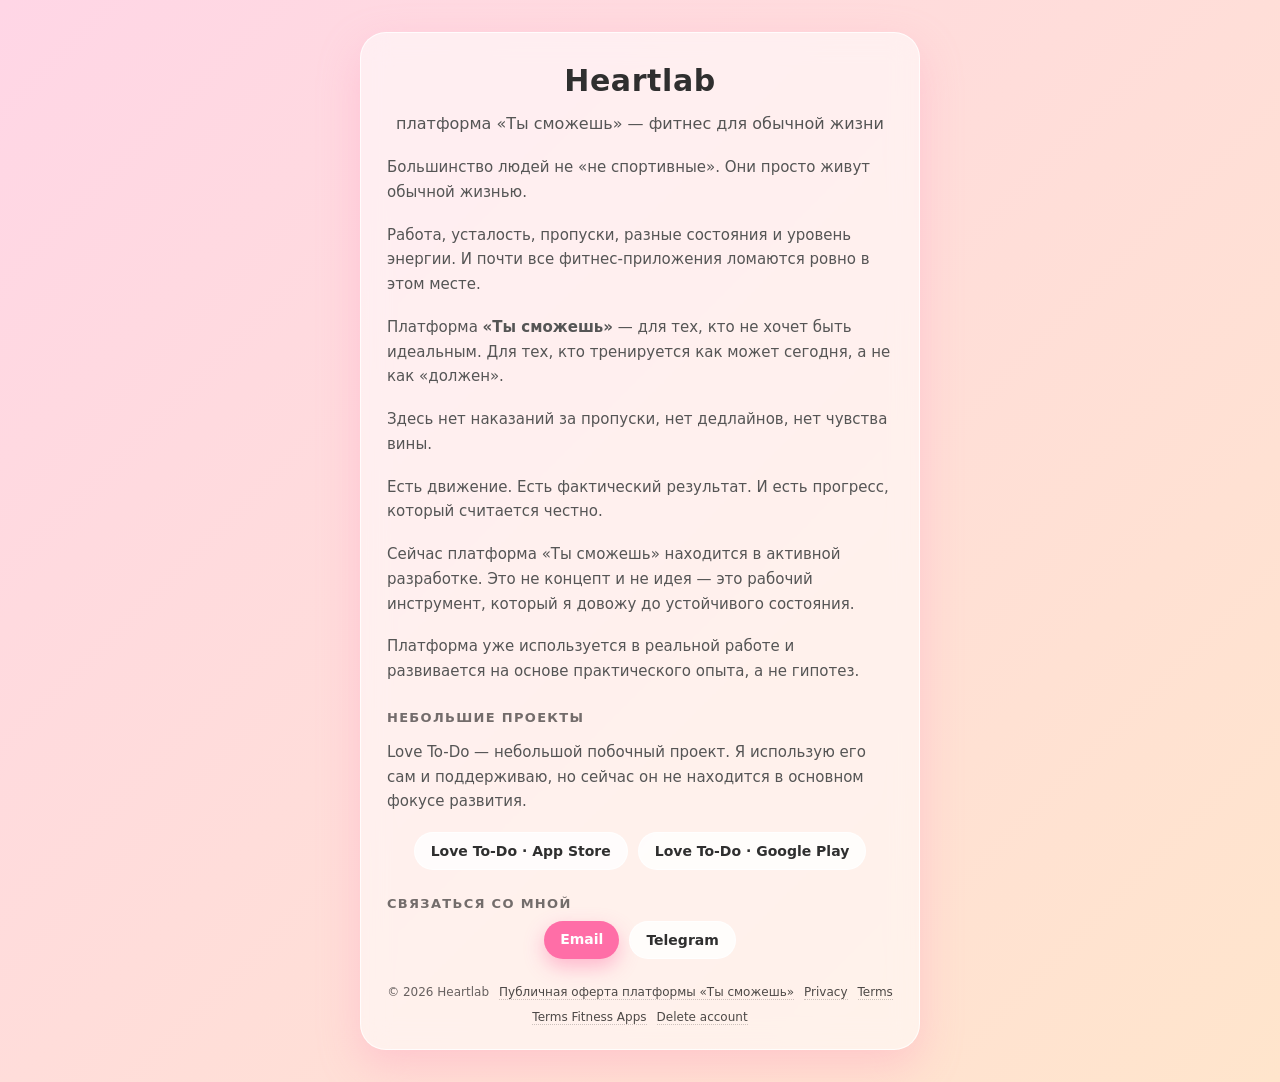
==== index.html @ 49c76feb "Update index.html" ====
<!DOCTYPE html>
<html lang="ru">
<head>
  <meta charset="UTF-8" />
  <title>Heartlab</title>
  <meta name="viewport" content="width=device-width, initial-scale=1" />
  <meta name="description" content="Heartlab — платформа «Ты сможешь»: фитнес для обычной жизни, без давления и чувства вины.">

  <style>
    :root {
      --bg1: #ffd6e6;
      --bg2: #ffe5cc;
      --bg3: #ffdede;
      --card-bg: rgba(255,255,255,0.55);
      --card-border: rgba(255,255,255,0.8);
      --accent: #ff6ea7;
      --accent-dark: #ff4f93;
      --text-main: #2f2f2f;
      --text-soft: #555;
    }
    * { box-sizing: border-box; }
    body {
      margin: 0;
      padding: 32px 16px;
      min-height: 100vh;
      font-family: system-ui, -apple-system, BlinkMacSystemFont, "Inter", sans-serif;
      background: linear-gradient(135deg, var(--bg1), var(--bg2), var(--bg3));
      background-size: 200% 200%;
      animation: gradientMove 14s ease-in-out infinite;
      display: flex;
      align-items: center;
      justify-content: center;
      color: var(--text-main);
    }
    @keyframes gradientMove {
      0% { background-position: 0% 50%; }
      50% { background-position: 100% 50%; }
      100% { background-position: 0% 50%; }
    }
    .shell {
      width: 100%;
      max-width: 560px;
      padding: 30px 26px 24px;
      border-radius: 26px;
      background: var(--card-bg);
      border: 1px solid var(--card-border);
      box-shadow: 0 16px 40px rgba(255,150,190,0.35);
      backdrop-filter: blur(14px);
    }
    h1 {
      margin: 0 0 6px;
      font-size: 30px;
      font-weight: 700;
      letter-spacing: 0.02em;
      text-align: center;
    }
    .subtitle {
      font-size: 16px;
      color: var(--text-soft);
      margin-bottom: 22px;
      text-align: center;
    }
    .text {
      font-size: 15px;
      line-height: 1.65;
      color: var(--text-soft);
      margin-bottom: 18px;
    }
    .section-title {
      margin-top: 26px;
      margin-bottom: 10px;
      font-size: 13px;
      font-weight: 600;
      text-transform: uppercase;
      letter-spacing: 0.1em;
      color: rgba(0,0,0,0.55);
    }
    .btn-row {
      display: flex;
      flex-wrap: wrap;
      gap: 10px;
      justify-content: center;
      margin-top: 10px;
    }
    .btn {
      padding: 10px 16px;
      border-radius: 999px;
      font-size: 14px;
      font-weight: 600;
      text-decoration: none;
      transition: 0.16s;
    }
    .btn-primary {
      background: var(--accent);
      color: #fff;
      box-shadow: 0 8px 20px rgba(255,110,167,0.45);
    }
    .btn-primary:hover {
      background: var(--accent-dark);
      transform: translateY(-1px);
    }
    .btn-ghost {
      background: rgba(255,255,255,0.8);
      color: var(--text-main);
      border: 1px solid rgba(255,255,255,0.9);
    }
    .footer {
      margin-top: 26px;
      font-size: 12px;
      color: rgba(0,0,0,0.6);
      display: flex;
      gap: 10px;
      justify-content: center;
      flex-wrap: wrap;
    }
    .footer a {
      color: rgba(0,0,0,0.7);
      text-decoration: none;
      border-bottom: 1px dotted rgba(0,0,0,0.2);
    }
  </style>
</head>

<body>
  <main class="shell">
    <h1>Heartlab</h1>
    <p class="subtitle">
      платформа «Ты сможешь» — фитнес для обычной жизни
    </p>

    <p class="text">
      Большинство людей не «не спортивные».  
      Они просто живут обычной жизнью.
    </p>

    <p class="text">
      Работа, усталость, пропуски, разные состояния и уровень энергии.  
      И почти все фитнес-приложения ломаются ровно в этом месте.
    </p>

    <p class="text">
      Платформа <strong>«Ты сможешь»</strong> — для тех, кто не хочет быть идеальным.  
      Для тех, кто тренируется как может сегодня, а не как «должен».
    </p>

    <p class="text">
      Здесь нет наказаний за пропуски,  
      нет дедлайнов,  
      нет чувства вины.
    </p>

    <p class="text">
      Есть движение.  
      Есть фактический результат.  
      И есть прогресс, который считается честно.
    </p>

    <p class="text">
      Сейчас платформа «Ты сможешь» находится в активной разработке.  
      Это не концепт и не идея — это рабочий инструмент, который я довожу до устойчивого состояния.
    </p>

    <p class="text">
      Платформа уже используется в реальной работе и развивается на основе практического опыта, а не гипотез.
    </p>

    <div class="section-title">Небольшие проекты</div>
    <p class="text">
      Love To-Do — небольшой побочный проект.  
      Я использую его сам и поддерживаю, но сейчас он не находится в основном фокусе развития.
    </p>

    <div class="btn-row">
      <a class="btn btn-ghost" href="https://apps.apple.com/us/app/love-to-do-heart-reminders/id6756277592" target="_blank">
        Love To-Do · App Store
      </a>
      <a class="btn btn-ghost" href="https://play.google.com/store/apps/details?id=com.lovetodo.app" target="_blank">
        Love To-Do · Google Play
      </a>
    </div>

    <div class="section-title">Связаться со мной</div>
    <div class="btn-row">
      <a class="btn btn-primary" href="mailto:hello@heartlab.app">Email</a>
      <a class="btn btn-ghost" href="https://t.me/Ter_Kirill" target="_blank">Telegram</a>
    </div>

    <div class="footer">
      <span>© 2026 Heartlab</span>
      <a href="/public-offer.html">Публичная оферта платформы «Ты сможешь»</a>
      <a href="/privacy.html">Privacy</a>
      <a href="/terms.html">Terms</a>
      <a href="/terms_fitness.html">Terms Fitness Apps</a>
      <a href="/delete-account.html">Delete account</a>
    </div>
  </main>
</body>
</html>
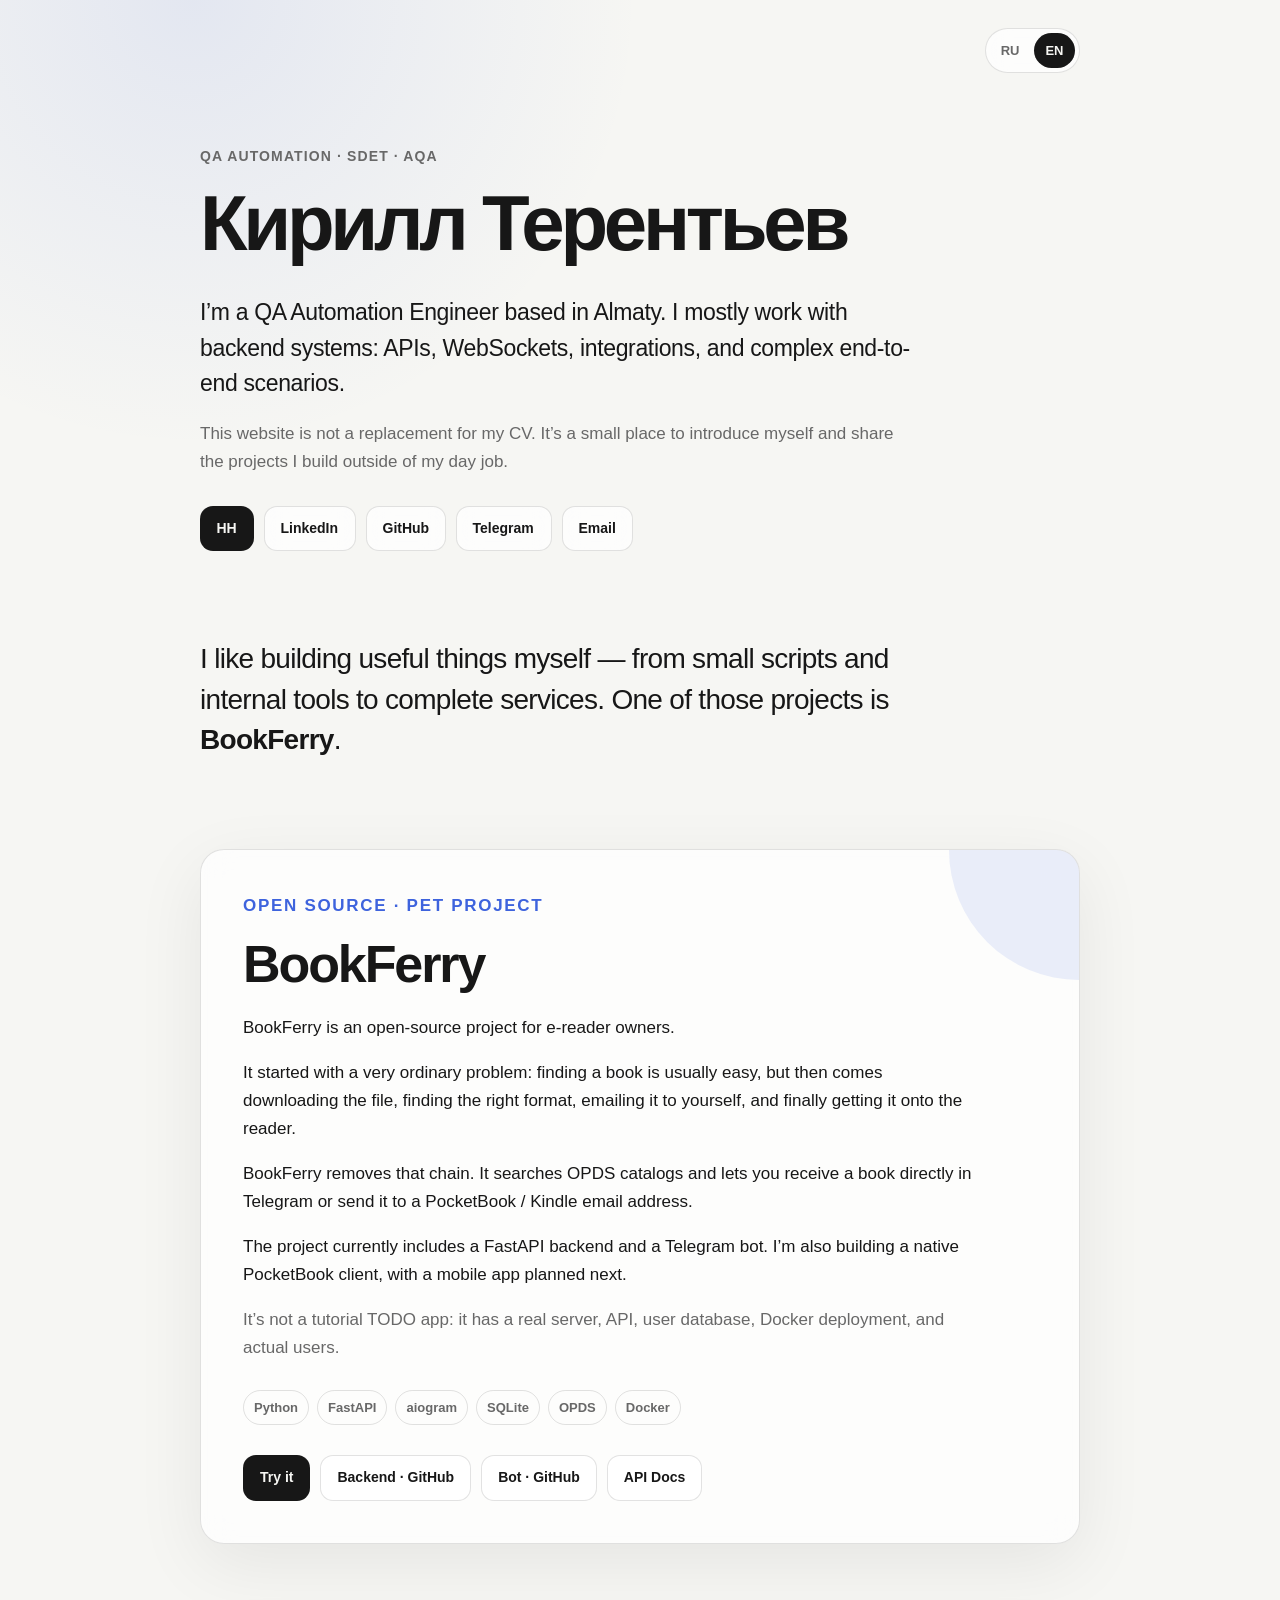
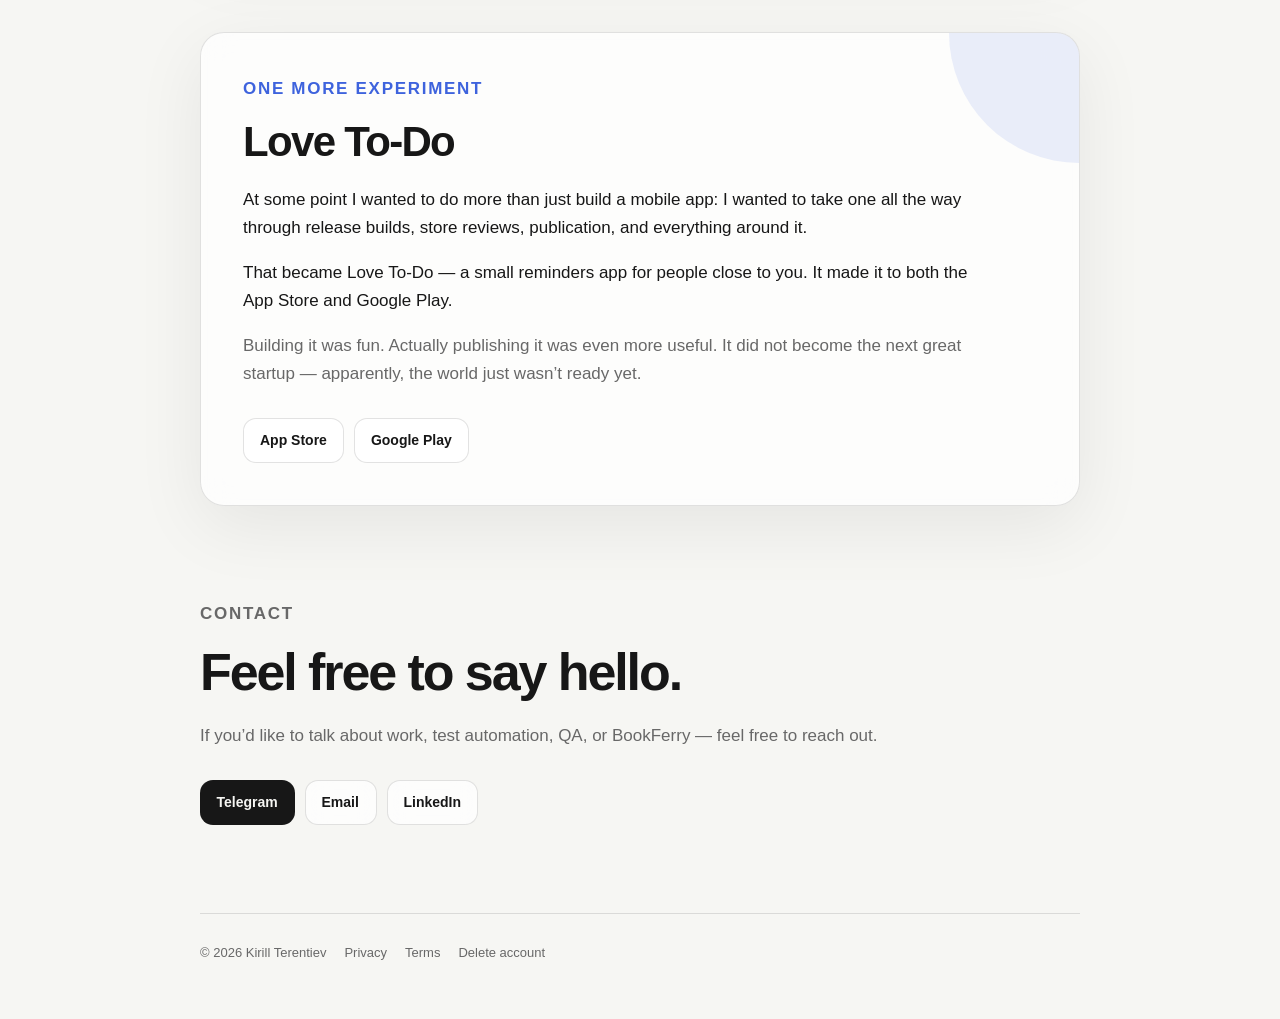
==== commit 3c67f650: "Update index.html" ====
--- a/index.html
+++ b/index.html
@@ -1,198 +1,705 @@
 <!DOCTYPE html>
 <html lang="ru">
 <head>
-  <meta charset="UTF-8" />
-  <title>Heartlab</title>
-  <meta name="viewport" content="width=device-width, initial-scale=1" />
-  <meta name="description" content="Heartlab — платформа «Ты сможешь»: фитнес для обычной жизни, без давления и чувства вины.">
+  <meta charset="UTF-8">
+  <meta name="viewport" content="width=device-width, initial-scale=1.0">
+
+  <title>Kirill Terentiev — QA Automation Engineer</title>
+  <meta
+    name="description"
+    content="Kirill Terentiev — QA Automation Engineer from Almaty. Backend testing, API, WebSocket, integrations, E2E and personal projects."
+  >
 
   <style>
     :root {
-      --bg1: #ffd6e6;
-      --bg2: #ffe5cc;
-      --bg3: #ffdede;
-      --card-bg: rgba(255,255,255,0.55);
-      --card-border: rgba(255,255,255,0.8);
-      --accent: #ff6ea7;
-      --accent-dark: #ff4f93;
-      --text-main: #2f2f2f;
-      --text-soft: #555;
-    }
-    * { box-sizing: border-box; }
+      color-scheme: light dark;
+      --bg: #f6f6f3;
+      --surface: rgba(255, 255, 255, 0.72);
+      --surface-strong: #ffffff;
+      --text: #171717;
+      --muted: #686868;
+      --line: rgba(23, 23, 23, 0.12);
+      --accent: #3e63dd;
+      --accent-text: #ffffff;
+      --shadow: 0 20px 70px rgba(0, 0, 0, 0.07);
+      --radius: 24px;
+      --max-width: 880px;
+    }
+
+    @media (prefers-color-scheme: dark) {
+      :root {
+        --bg: #111210;
+        --surface: rgba(27, 28, 26, 0.74);
+        --surface-strong: #1b1c1a;
+        --text: #f2f2ef;
+        --muted: #a4a59f;
+        --line: rgba(255, 255, 255, 0.12);
+        --accent: #8da4ff;
+        --accent-text: #111210;
+        --shadow: 0 20px 70px rgba(0, 0, 0, 0.24);
+      }
+    }
+
+    * {
+      box-sizing: border-box;
+    }
+
+    html {
+      scroll-behavior: smooth;
+    }
+
     body {
       margin: 0;
-      padding: 32px 16px;
-      min-height: 100vh;
-      font-family: system-ui, -apple-system, BlinkMacSystemFont, "Inter", sans-serif;
-      background: linear-gradient(135deg, var(--bg1), var(--bg2), var(--bg3));
-      background-size: 200% 200%;
-      animation: gradientMove 14s ease-in-out infinite;
+      background:
+        radial-gradient(circle at 15% 0%, rgba(62, 99, 221, 0.10), transparent 28rem),
+        var(--bg);
+      color: var(--text);
+      font-family:
+        Inter, ui-sans-serif, -apple-system, BlinkMacSystemFont,
+        "Segoe UI", Roboto, Helvetica, Arial, sans-serif;
+      line-height: 1.65;
+      -webkit-font-smoothing: antialiased;
+    }
+
+    a {
+      color: inherit;
+    }
+
+    .page {
+      width: min(calc(100% - 32px), var(--max-width));
+      margin: 0 auto;
+      padding: 28px 0 56px;
+    }
+
+    .topbar {
       display: flex;
+      justify-content: flex-end;
       align-items: center;
-      justify-content: center;
-      color: var(--text-main);
-    }
-    @keyframes gradientMove {
-      0% { background-position: 0% 50%; }
-      50% { background-position: 100% 50%; }
-      100% { background-position: 0% 50%; }
-    }
-    .shell {
-      width: 100%;
-      max-width: 560px;
-      padding: 30px 26px 24px;
-      border-radius: 26px;
-      background: var(--card-bg);
-      border: 1px solid var(--card-border);
-      box-shadow: 0 16px 40px rgba(255,150,190,0.35);
-      backdrop-filter: blur(14px);
-    }
+      margin-bottom: 72px;
+    }
+
+    .lang-switcher {
+      display: inline-flex;
+      gap: 4px;
+      padding: 4px;
+      border: 1px solid var(--line);
+      border-radius: 999px;
+      background: var(--surface);
+      backdrop-filter: blur(12px);
+    }
+
+    .lang-btn {
+      appearance: none;
+      border: 0;
+      border-radius: 999px;
+      padding: 7px 11px;
+      background: transparent;
+      color: var(--muted);
+      font: inherit;
+      font-size: 13px;
+      font-weight: 700;
+      cursor: pointer;
+    }
+
+    .lang-btn.active {
+      background: var(--text);
+      color: var(--bg);
+    }
+
+    .hero {
+      margin-bottom: 88px;
+    }
+
+    .eyebrow {
+      margin: 0 0 16px;
+      color: var(--muted);
+      font-size: 14px;
+      font-weight: 700;
+      letter-spacing: 0.08em;
+      text-transform: uppercase;
+    }
+
     h1 {
-      margin: 0 0 6px;
-      font-size: 30px;
-      font-weight: 700;
-      letter-spacing: 0.02em;
-      text-align: center;
-    }
-    .subtitle {
-      font-size: 16px;
-      color: var(--text-soft);
-      margin-bottom: 22px;
-      text-align: center;
-    }
-    .text {
-      font-size: 15px;
-      line-height: 1.65;
-      color: var(--text-soft);
-      margin-bottom: 18px;
-    }
-    .section-title {
-      margin-top: 26px;
-      margin-bottom: 10px;
-      font-size: 13px;
-      font-weight: 600;
-      text-transform: uppercase;
-      letter-spacing: 0.1em;
-      color: rgba(0,0,0,0.55);
-    }
+      max-width: 760px;
+      margin: 0;
+      font-size: clamp(44px, 8vw, 78px);
+      line-height: 0.98;
+      letter-spacing: -0.055em;
+      font-weight: 780;
+    }
+
+    .lead {
+      max-width: 720px;
+      margin: 34px 0 0;
+      font-size: clamp(19px, 3vw, 23px);
+      line-height: 1.55;
+      letter-spacing: -0.015em;
+    }
+
+    .intro {
+      max-width: 700px;
+      margin: 18px 0 0;
+      color: var(--muted);
+      font-size: 17px;
+    }
+
     .btn-row {
       display: flex;
       flex-wrap: wrap;
       gap: 10px;
+      margin-top: 30px;
+    }
+
+    .btn {
+      display: inline-flex;
+      align-items: center;
       justify-content: center;
-      margin-top: 10px;
-    }
-    .btn {
+      min-height: 44px;
       padding: 10px 16px;
+      border: 1px solid var(--line);
+      border-radius: 13px;
+      background: var(--surface);
+      color: var(--text);
+      text-decoration: none;
+      font-size: 14px;
+      font-weight: 700;
+      transition:
+        transform 160ms ease,
+        border-color 160ms ease,
+        background-color 160ms ease;
+      backdrop-filter: blur(12px);
+    }
+
+    .btn:hover {
+      transform: translateY(-2px);
+      border-color: rgba(62, 99, 221, 0.45);
+    }
+
+    .btn-primary {
+      border-color: transparent;
+      background: var(--text);
+      color: var(--bg);
+    }
+
+    .section {
+      padding: 0 0 88px;
+    }
+
+    .section-kicker {
+      margin: 0 0 18px;
+      color: var(--accent);
+      font-size: 13px;
+      font-weight: 800;
+      letter-spacing: 0.10em;
+      text-transform: uppercase;
+    }
+
+    .section h2 {
+      margin: 0 0 22px;
+      font-size: clamp(34px, 5vw, 52px);
+      line-height: 1.05;
+      letter-spacing: -0.04em;
+    }
+
+    .section p {
+      max-width: 730px;
+      margin: 0 0 17px;
+      font-size: 17px;
+    }
+
+    .bridge {
+      max-width: 710px;
+      margin-bottom: 88px;
+      font-size: clamp(21px, 3.5vw, 28px);
+      line-height: 1.45;
+      letter-spacing: -0.025em;
+    }
+
+    .project-card {
+      position: relative;
+      overflow: hidden;
+      padding: clamp(24px, 5vw, 42px);
+      border: 1px solid var(--line);
+      border-radius: var(--radius);
+      background: var(--surface);
+      box-shadow: var(--shadow);
+      backdrop-filter: blur(16px);
+    }
+
+    .project-card::after {
+      content: "";
+      position: absolute;
+      width: 260px;
+      height: 260px;
+      right: -130px;
+      top: -130px;
+      border-radius: 50%;
+      background: rgba(62, 99, 221, 0.10);
+      pointer-events: none;
+    }
+
+    .project-card + .project-card {
+      margin-top: 24px;
+    }
+
+    .project-card.compact h2 {
+      font-size: clamp(30px, 4vw, 42px);
+    }
+
+    .stack {
+      display: flex;
+      flex-wrap: wrap;
+      gap: 8px;
+      margin: 28px 0 0;
+    }
+
+    .tag {
+      padding: 6px 10px;
+      border: 1px solid var(--line);
       border-radius: 999px;
-      font-size: 14px;
-      font-weight: 600;
+      color: var(--muted);
+      font-size: 13px;
+      font-weight: 650;
+    }
+
+    .aside-note {
+      color: var(--muted);
+    }
+
+    .contact {
+      padding-top: 6px;
+    }
+
+    .contact p {
+      color: var(--muted);
+    }
+
+    .footer {
+      display: flex;
+      flex-wrap: wrap;
+      gap: 12px 18px;
+      padding-top: 28px;
+      border-top: 1px solid var(--line);
+      color: var(--muted);
+      font-size: 13px;
+    }
+
+    .footer a {
       text-decoration: none;
-      transition: 0.16s;
-    }
-    .btn-primary {
-      background: var(--accent);
-      color: #fff;
-      box-shadow: 0 8px 20px rgba(255,110,167,0.45);
-    }
-    .btn-primary:hover {
-      background: var(--accent-dark);
-      transform: translateY(-1px);
-    }
-    .btn-ghost {
-      background: rgba(255,255,255,0.8);
-      color: var(--text-main);
-      border: 1px solid rgba(255,255,255,0.9);
-    }
-    .footer {
-      margin-top: 26px;
-      font-size: 12px;
-      color: rgba(0,0,0,0.6);
-      display: flex;
-      gap: 10px;
-      justify-content: center;
-      flex-wrap: wrap;
-    }
-    .footer a {
-      color: rgba(0,0,0,0.7);
-      text-decoration: none;
-      border-bottom: 1px dotted rgba(0,0,0,0.2);
+    }
+
+    .footer a:hover {
+      color: var(--text);
+    }
+
+    [data-lang] {
+      display: none;
+    }
+
+    html[data-language="ru"] [data-lang="ru"],
+    html[data-language="en"] [data-lang="en"] {
+      display: revert;
+    }
+
+    @media (max-width: 640px) {
+      .page {
+        width: min(calc(100% - 24px), var(--max-width));
+        padding-top: 16px;
+      }
+
+      .topbar {
+        margin-bottom: 48px;
+      }
+
+      .hero {
+        margin-bottom: 68px;
+      }
+
+      .section {
+        padding-bottom: 68px;
+      }
+
+      .bridge {
+        margin-bottom: 68px;
+      }
+
+      .btn {
+        flex: 1 1 auto;
+      }
+    }
+
+    @media (prefers-reduced-motion: reduce) {
+      html {
+        scroll-behavior: auto;
+      }
+
+      .btn {
+        transition: none;
+      }
     }
   </style>
 </head>
 
 <body>
-  <main class="shell">
-    <h1>Heartlab</h1>
-    <p class="subtitle">
-      платформа «Ты сможешь» — фитнес для обычной жизни
-    </p>
-
-    <p class="text">
-      Большинство людей не «не спортивные».  
-      Они просто живут обычной жизнью.
-    </p>
-
-    <p class="text">
-      Работа, усталость, пропуски, разные состояния и уровень энергии.  
-      И почти все фитнес-приложения ломаются ровно в этом месте.
-    </p>
-
-    <p class="text">
-      Платформа <strong>«Ты сможешь»</strong> — для тех, кто не хочет быть идеальным.  
-      Для тех, кто тренируется как может сегодня, а не как «должен».
-    </p>
-
-    <p class="text">
-      Здесь нет наказаний за пропуски,  
-      нет дедлайнов,  
-      нет чувства вины.
-    </p>
-
-    <p class="text">
-      Есть движение.  
-      Есть фактический результат.  
-      И есть прогресс, который считается честно.
-    </p>
-
-    <p class="text">
-      Сейчас платформа «Ты сможешь» находится в активной разработке.  
-      Это не концепт и не идея — это рабочий инструмент, который я довожу до устойчивого состояния.
-    </p>
-
-    <p class="text">
-      Платформа уже используется в реальной работе и развивается на основе практического опыта, а не гипотез.
-    </p>
-
-    <div class="section-title">Небольшие проекты</div>
-    <p class="text">
-      Love To-Do — небольшой побочный проект.  
-      Я использую его сам и поддерживаю, но сейчас он не находится в основном фокусе развития.
-    </p>
-
-    <div class="btn-row">
-      <a class="btn btn-ghost" href="https://apps.apple.com/us/app/love-to-do-heart-reminders/id6756277592" target="_blank">
-        Love To-Do · App Store
-      </a>
-      <a class="btn btn-ghost" href="https://play.google.com/store/apps/details?id=com.lovetodo.app" target="_blank">
-        Love To-Do · Google Play
-      </a>
+  <main class="page">
+    <div class="topbar">
+      <div class="lang-switcher" aria-label="Language switcher">
+        <button class="lang-btn" type="button" data-set-language="ru">RU</button>
+        <button class="lang-btn" type="button" data-set-language="en">EN</button>
+      </div>
     </div>
 
-    <div class="section-title">Связаться со мной</div>
-    <div class="btn-row">
-      <a class="btn btn-primary" href="mailto:hello@heartlab.app">Email</a>
-      <a class="btn btn-ghost" href="https://t.me/Ter_Kirill" target="_blank">Telegram</a>
+    <section class="hero">
+      <p class="eyebrow">QA Automation · SDET · AQA</p>
+      <h1>Кирилл Терентьев</h1>
+
+      <div data-lang="ru">
+        <p class="lead">
+          Я инженер по автоматизации тестирования из Алматы.
+          Работаю в основном с backend: API, WebSocket, интеграциями
+          и сложными E2E-сценариями.
+        </p>
+
+        <p class="intro">
+          Этот сайт — не замена резюме. Здесь немного обо мне
+          и о проектах, которые я делаю вне основной работы.
+        </p>
+      </div>
+
+      <div data-lang="en">
+        <p class="lead">
+          I’m a QA Automation Engineer based in Almaty.
+          I mostly work with backend systems: APIs, WebSockets,
+          integrations, and complex end-to-end scenarios.
+        </p>
+
+        <p class="intro">
+          This website is not a replacement for my CV.
+          It’s a small place to introduce myself and share the projects
+          I build outside of my day job.
+        </p>
+      </div>
+
+      <div class="btn-row">
+        <a
+          class="btn btn-primary"
+          href="https://hh.kz/resume/f5279e82ff0d43febf0039ed1f504939713134"
+          target="_blank"
+          rel="noreferrer"
+        >HH</a>
+
+        <a
+          class="btn"
+          href="https://www.linkedin.com/in/kirill-terentev/"
+          target="_blank"
+          rel="noreferrer"
+        >LinkedIn</a>
+
+        <a
+          class="btn"
+          href="https://github.com/TerentievKirill"
+          target="_blank"
+          rel="noreferrer"
+        >GitHub</a>
+
+        <a
+          class="btn"
+          href="https://t.me/Ter_Kirill"
+          target="_blank"
+          rel="noreferrer"
+        >Telegram</a>
+
+        <a
+          class="btn"
+          href="mailto:kirillterentiev@gmail.com"
+        >Email</a>
+      </div>
+    </section>
+
+    <div class="bridge">
+      <span data-lang="ru">
+        Я люблю делать полезные вещи своими руками — от небольших скриптов
+        и внутренних инструментов до полноценных сервисов.
+        Один из таких проектов — <strong>BookFerry</strong>.
+      </span>
+
+      <span data-lang="en">
+        I like building useful things myself — from small scripts and internal
+        tools to complete services. One of those projects is
+        <strong>BookFerry</strong>.
+      </span>
     </div>
 
-    <div class="footer">
-      <span>© 2026 Heartlab</span>
-      <a href="/public-offer.html">Публичная оферта платформы «Ты сможешь»</a>
+    <section class="section">
+      <article class="project-card">
+        <p class="section-kicker">Open source · Pet project</p>
+        <h2>BookFerry</h2>
+
+        <div data-lang="ru">
+          <p>
+            BookFerry — open-source проект для владельцев электронных книг.
+          </p>
+
+          <p>
+            Идея появилась из простой бытовой проблемы: найти книгу обычно
+            легко, а дальше начинаются скачивание файла, поиск нужного формата,
+            отправка самому себе на почту и перенос на ридер.
+          </p>
+
+          <p>
+            BookFerry убирает эту цепочку. Сервис ищет книги в OPDS-каталогах
+            и позволяет получить найденную книгу прямо в Telegram или отправить
+            её на PocketBook / Kindle через email.
+          </p>
+
+          <p>
+            Сейчас проект состоит из backend-сервиса на FastAPI и Telegram-бота.
+            Также я делаю отдельный клиент для PocketBook, а дальше хочу добавить
+            мобильное приложение.
+          </p>
+
+          <p class="aside-note">
+            Это не демонстрационный TODO из учебника: у проекта есть сервер,
+            API, база пользователей, Docker-развёртывание и реальные пользователи.
+          </p>
+        </div>
+
+        <div data-lang="en">
+          <p>
+            BookFerry is an open-source project for e-reader owners.
+          </p>
+
+          <p>
+            It started with a very ordinary problem: finding a book is usually
+            easy, but then comes downloading the file, finding the right format,
+            emailing it to yourself, and finally getting it onto the reader.
+          </p>
+
+          <p>
+            BookFerry removes that chain. It searches OPDS catalogs and lets you
+            receive a book directly in Telegram or send it to a PocketBook /
+            Kindle email address.
+          </p>
+
+          <p>
+            The project currently includes a FastAPI backend and a Telegram bot.
+            I’m also building a native PocketBook client, with a mobile app
+            planned next.
+          </p>
+
+          <p class="aside-note">
+            It’s not a tutorial TODO app: it has a real server, API, user
+            database, Docker deployment, and actual users.
+          </p>
+        </div>
+
+        <div class="stack" aria-label="BookFerry technology stack">
+          <span class="tag">Python</span>
+          <span class="tag">FastAPI</span>
+          <span class="tag">aiogram</span>
+          <span class="tag">SQLite</span>
+          <span class="tag">OPDS</span>
+          <span class="tag">Docker</span>
+        </div>
+
+        <div class="btn-row">
+          <a
+            class="btn btn-primary"
+            href="https://t.me/BookFerry_bot"
+            target="_blank"
+            rel="noreferrer"
+          >
+            <span data-lang="ru">Попробовать</span>
+            <span data-lang="en">Try it</span>
+          </a>
+
+          <a
+            class="btn"
+            href="https://github.com/TerentievKirill/BookFerry"
+            target="_blank"
+            rel="noreferrer"
+          >Backend · GitHub</a>
+
+          <a
+            class="btn"
+            href="https://github.com/TerentievKirill/BookFerryBot"
+            target="_blank"
+            rel="noreferrer"
+          >Bot · GitHub</a>
+
+          <a
+            class="btn"
+            href="https://api.heartlab.app/docs#/"
+            target="_blank"
+            rel="noreferrer"
+          >API Docs</a>
+        </div>
+      </article>
+    </section>
+
+    <section class="section">
+      <article class="project-card compact">
+        <p class="section-kicker">
+          <span data-lang="ru">Ещё один эксперимент</span>
+          <span data-lang="en">One more experiment</span>
+        </p>
+
+        <h2>Love To-Do</h2>
+
+        <div data-lang="ru">
+          <p>
+            Однажды мне стало интересно не только написать мобильное приложение,
+            но и пройти весь путь до настоящей публикации: сборки, магазины,
+            ревью и всё остальное.
+          </p>
+
+          <p>
+            Так появился Love To-Do — небольшое приложение с напоминаниями
+            для близких. Оно добралось и до App Store, и до Google Play.
+          </p>
+
+          <p class="aside-note">
+            Было интересно и сделать, и действительно опубликовать.
+            Следующим великим стартапом оно не стало — мир, видимо,
+            оказался ещё не готов.
+          </p>
+        </div>
+
+        <div data-lang="en">
+          <p>
+            At some point I wanted to do more than just build a mobile app:
+            I wanted to take one all the way through release builds, store
+            reviews, publication, and everything around it.
+          </p>
+
+          <p>
+            That became Love To-Do — a small reminders app for people close to
+            you. It made it to both the App Store and Google Play.
+          </p>
+
+          <p class="aside-note">
+            Building it was fun. Actually publishing it was even more useful.
+            It did not become the next great startup — apparently, the world
+            just wasn’t ready yet.
+          </p>
+        </div>
+
+        <div class="btn-row">
+          <a
+            class="btn"
+            href="https://apps.apple.com/us/app/love-to-do-heart-reminders/id6756277592"
+            target="_blank"
+            rel="noreferrer"
+          >App Store</a>
+
+          <a
+            class="btn"
+            href="https://play.google.com/store/apps/details?id=com.lovetodo.app"
+            target="_blank"
+            rel="noreferrer"
+          >Google Play</a>
+        </div>
+      </article>
+    </section>
+
+    <section class="section contact">
+      <p class="section-kicker">
+        <span data-lang="ru">Связаться</span>
+        <span data-lang="en">Contact</span>
+      </p>
+
+      <h2>
+        <span data-lang="ru">Можно просто написать.</span>
+        <span data-lang="en">Feel free to say hello.</span>
+      </h2>
+
+      <div data-lang="ru">
+        <p>
+          Если хотите поговорить о работе, автоматизации, тестировании
+          или BookFerry — пишите.
+        </p>
+      </div>
+
+      <div data-lang="en">
+        <p>
+          If you’d like to talk about work, test automation, QA,
+          or BookFerry — feel free to reach out.
+        </p>
+      </div>
+
+      <div class="btn-row">
+        <a
+          class="btn btn-primary"
+          href="https://t.me/Ter_Kirill"
+          target="_blank"
+          rel="noreferrer"
+        >Telegram</a>
+
+        <a
+          class="btn"
+          href="mailto:kirillterentiev@gmail.com"
+        >Email</a>
+
+        <a
+          class="btn"
+          href="https://www.linkedin.com/in/kirill-terentev/"
+          target="_blank"
+          rel="noreferrer"
+        >LinkedIn</a>
+      </div>
+    </section>
+
+    <footer class="footer">
+      <span>© 2026 Kirill Terentiev</span>
       <a href="/privacy.html">Privacy</a>
       <a href="/terms.html">Terms</a>
-      <a href="/terms_fitness.html">Terms Fitness Apps</a>
       <a href="/delete-account.html">Delete account</a>
-    </div>
+    </footer>
   </main>
+
+  <script>
+    (() => {
+      const root = document.documentElement;
+      const buttons = document.querySelectorAll("[data-set-language]");
+      const supported = ["ru", "en"];
+
+      const browserLanguage = (
+        navigator.languages?.[0] ||
+        navigator.language ||
+        "en"
+      ).toLowerCase();
+
+      const detectedLanguage = browserLanguage.startsWith("ru") ? "ru" : "en";
+      const savedLanguage = localStorage.getItem("site-language");
+      const initialLanguage = supported.includes(savedLanguage)
+        ? savedLanguage
+        : detectedLanguage;
+
+      function setLanguage(language, save = false) {
+        const lang = supported.includes(language) ? language : "en";
+
+        root.dataset.language = lang;
+        root.lang = lang;
+
+        buttons.forEach((button) => {
+          const active = button.dataset.setLanguage === lang;
+          button.classList.toggle("active", active);
+          button.setAttribute("aria-pressed", String(active));
+        });
+
+        if (save) {
+          localStorage.setItem("site-language", lang);
+        }
+      }
+
+      buttons.forEach((button) => {
+        button.addEventListener("click", () => {
+          setLanguage(button.dataset.setLanguage, true);
+        });
+      });
+
+      setLanguage(initialLanguage);
+    })();
+  </script>
 </body>
 </html>
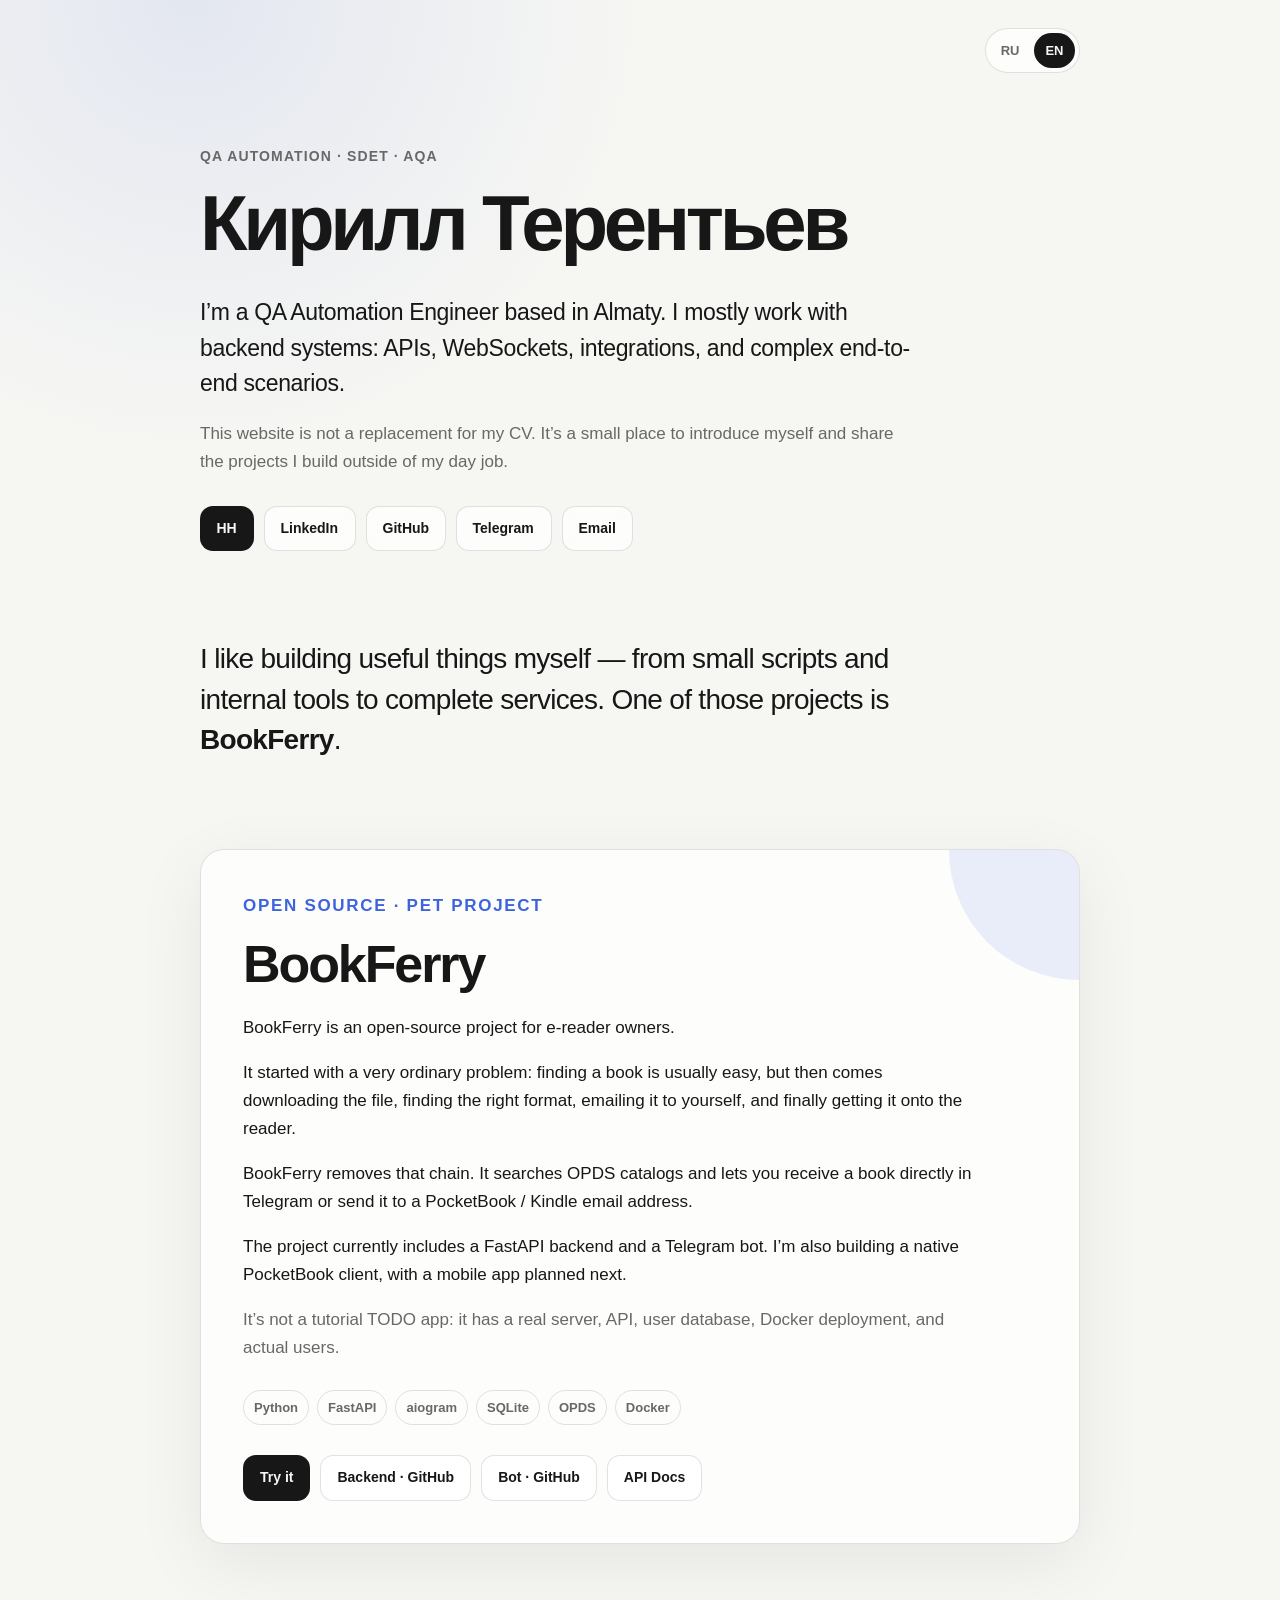
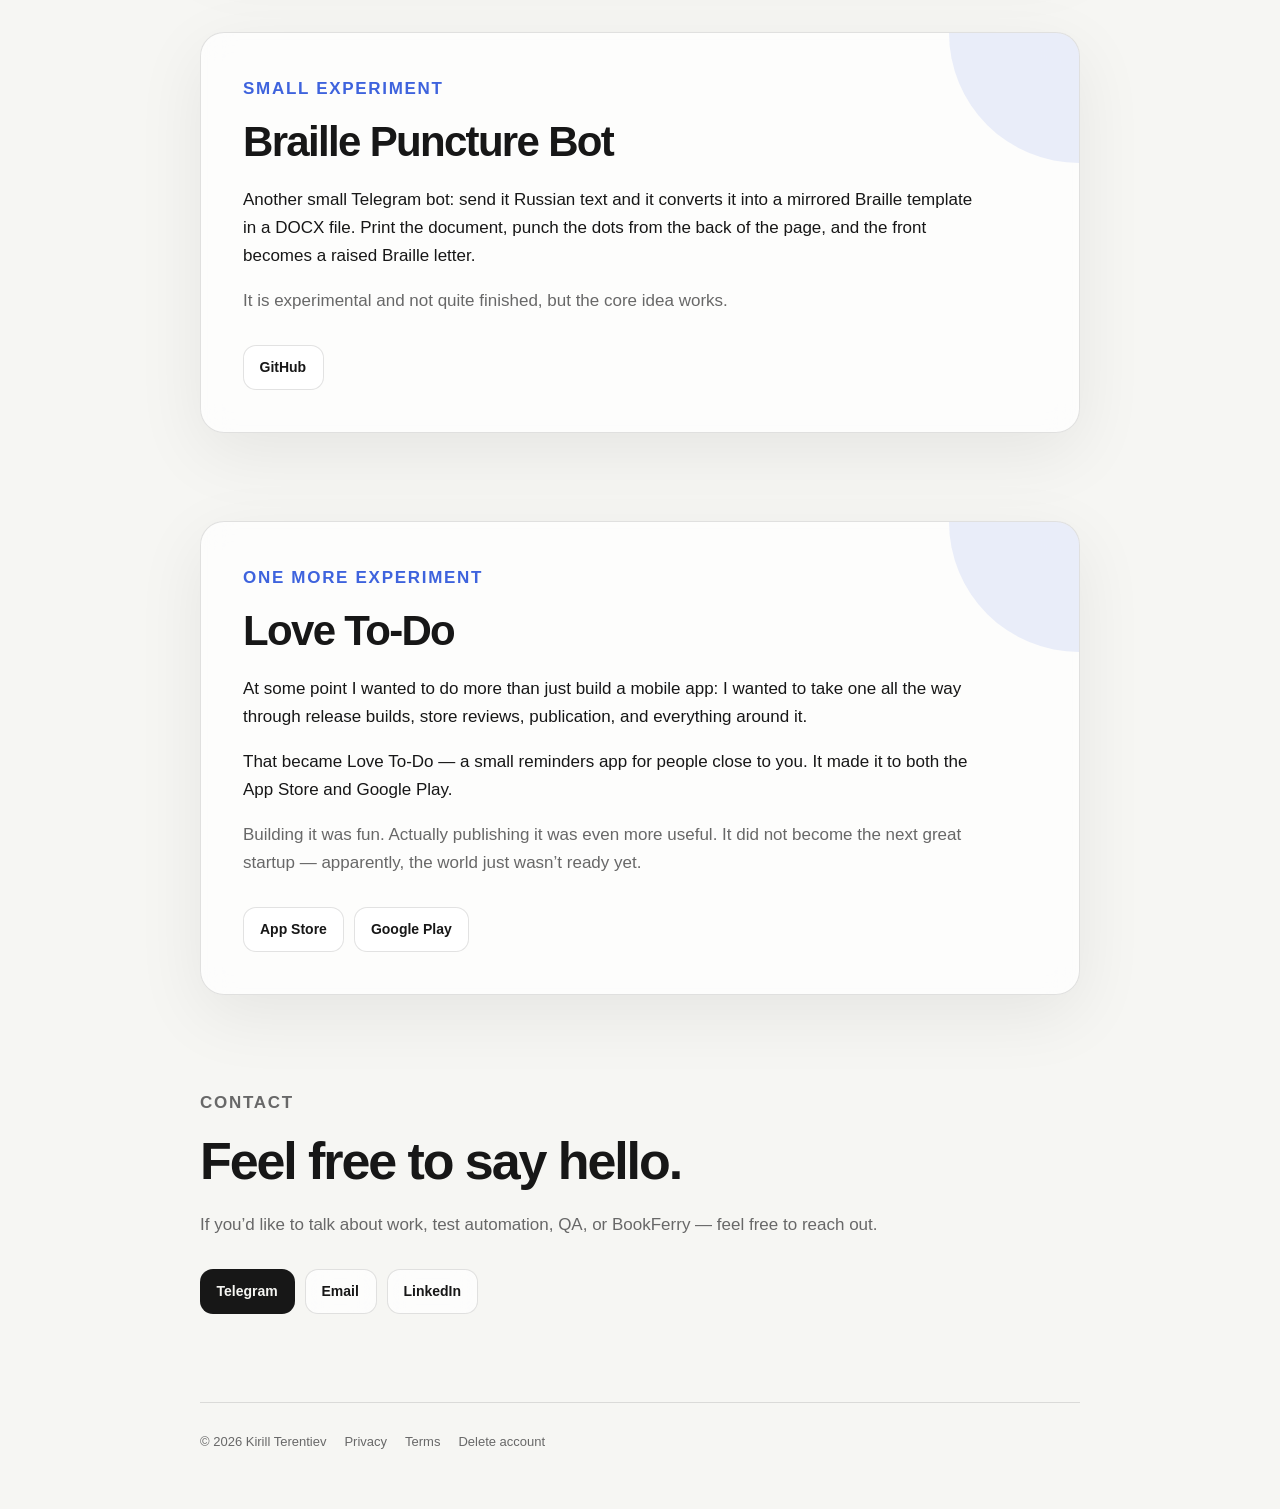
==== commit f4367c77: "Add Braille bot project to homepage" ====
--- a/index.html
+++ b/index.html
@@ -540,6 +540,52 @@
     <section class="section">
       <article class="project-card compact">
         <p class="section-kicker">
+          <span data-lang="ru">Небольшой эксперимент</span>
+          <span data-lang="en">Small experiment</span>
+        </p>
+
+        <h2>Braille Puncture Bot</h2>
+
+        <div data-lang="ru">
+          <p>
+            Ещё один небольшой Telegram-бот: отправляешь ему русский текст,
+            а он превращает его в зеркальный шаблон Брайля и возвращает DOCX.
+            Документ можно распечатать, проколоть точки с обратной стороны листа
+            и получить на лицевой стороне рельефное письмо шрифтом Брайля.
+          </p>
+
+          <p class="aside-note">
+            Проект экспериментальный и немного недоделанный, но основная идея работает.
+          </p>
+        </div>
+
+        <div data-lang="en">
+          <p>
+            Another small Telegram bot: send it Russian text and it converts it
+            into a mirrored Braille template in a DOCX file. Print the document,
+            punch the dots from the back of the page, and the front becomes a
+            raised Braille letter.
+          </p>
+
+          <p class="aside-note">
+            It is experimental and not quite finished, but the core idea works.
+          </p>
+        </div>
+
+        <div class="btn-row">
+          <a
+            class="btn"
+            href="https://github.com/TerentievKirill/Puncture_Braile_bot"
+            target="_blank"
+            rel="noreferrer"
+          >GitHub</a>
+        </div>
+      </article>
+    </section>
+
+    <section class="section">
+      <article class="project-card compact">
+        <p class="section-kicker">
           <span data-lang="ru">Ещё один эксперимент</span>
           <span data-lang="en">One more experiment</span>
         </p>
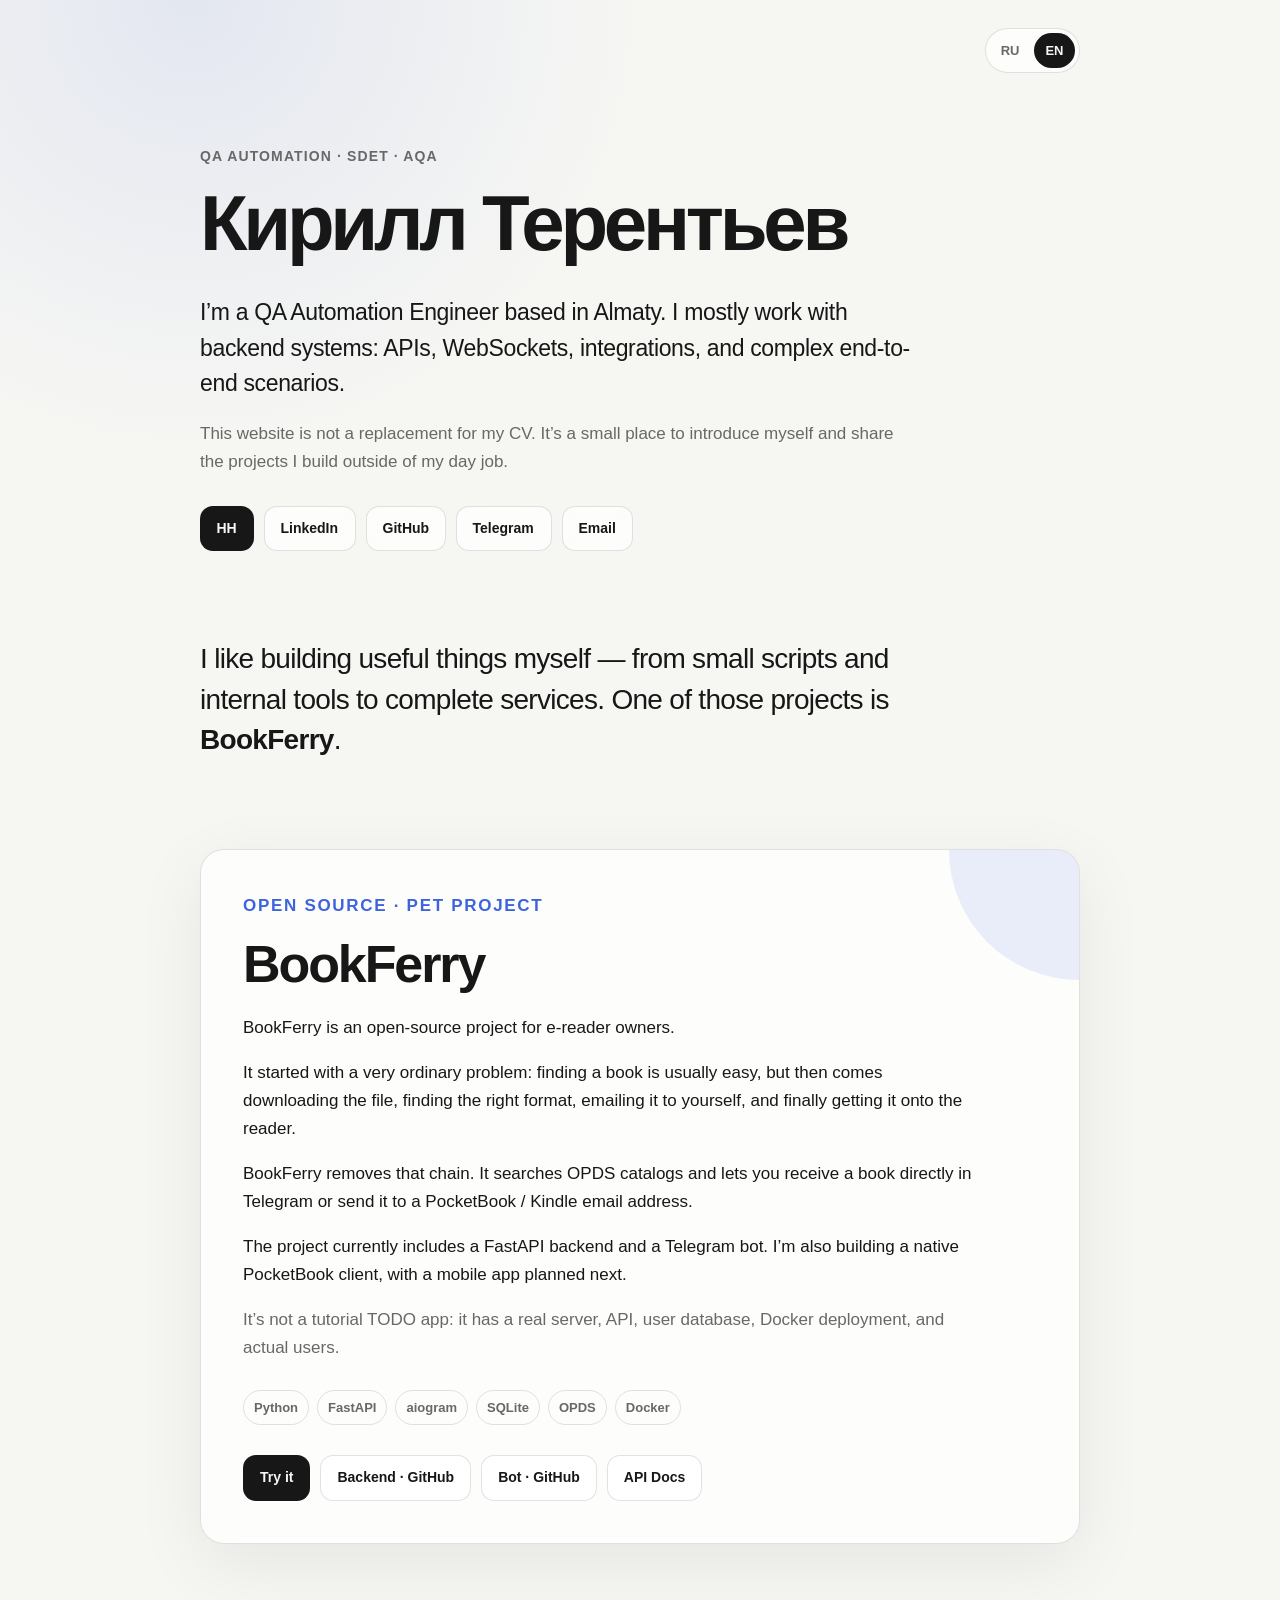
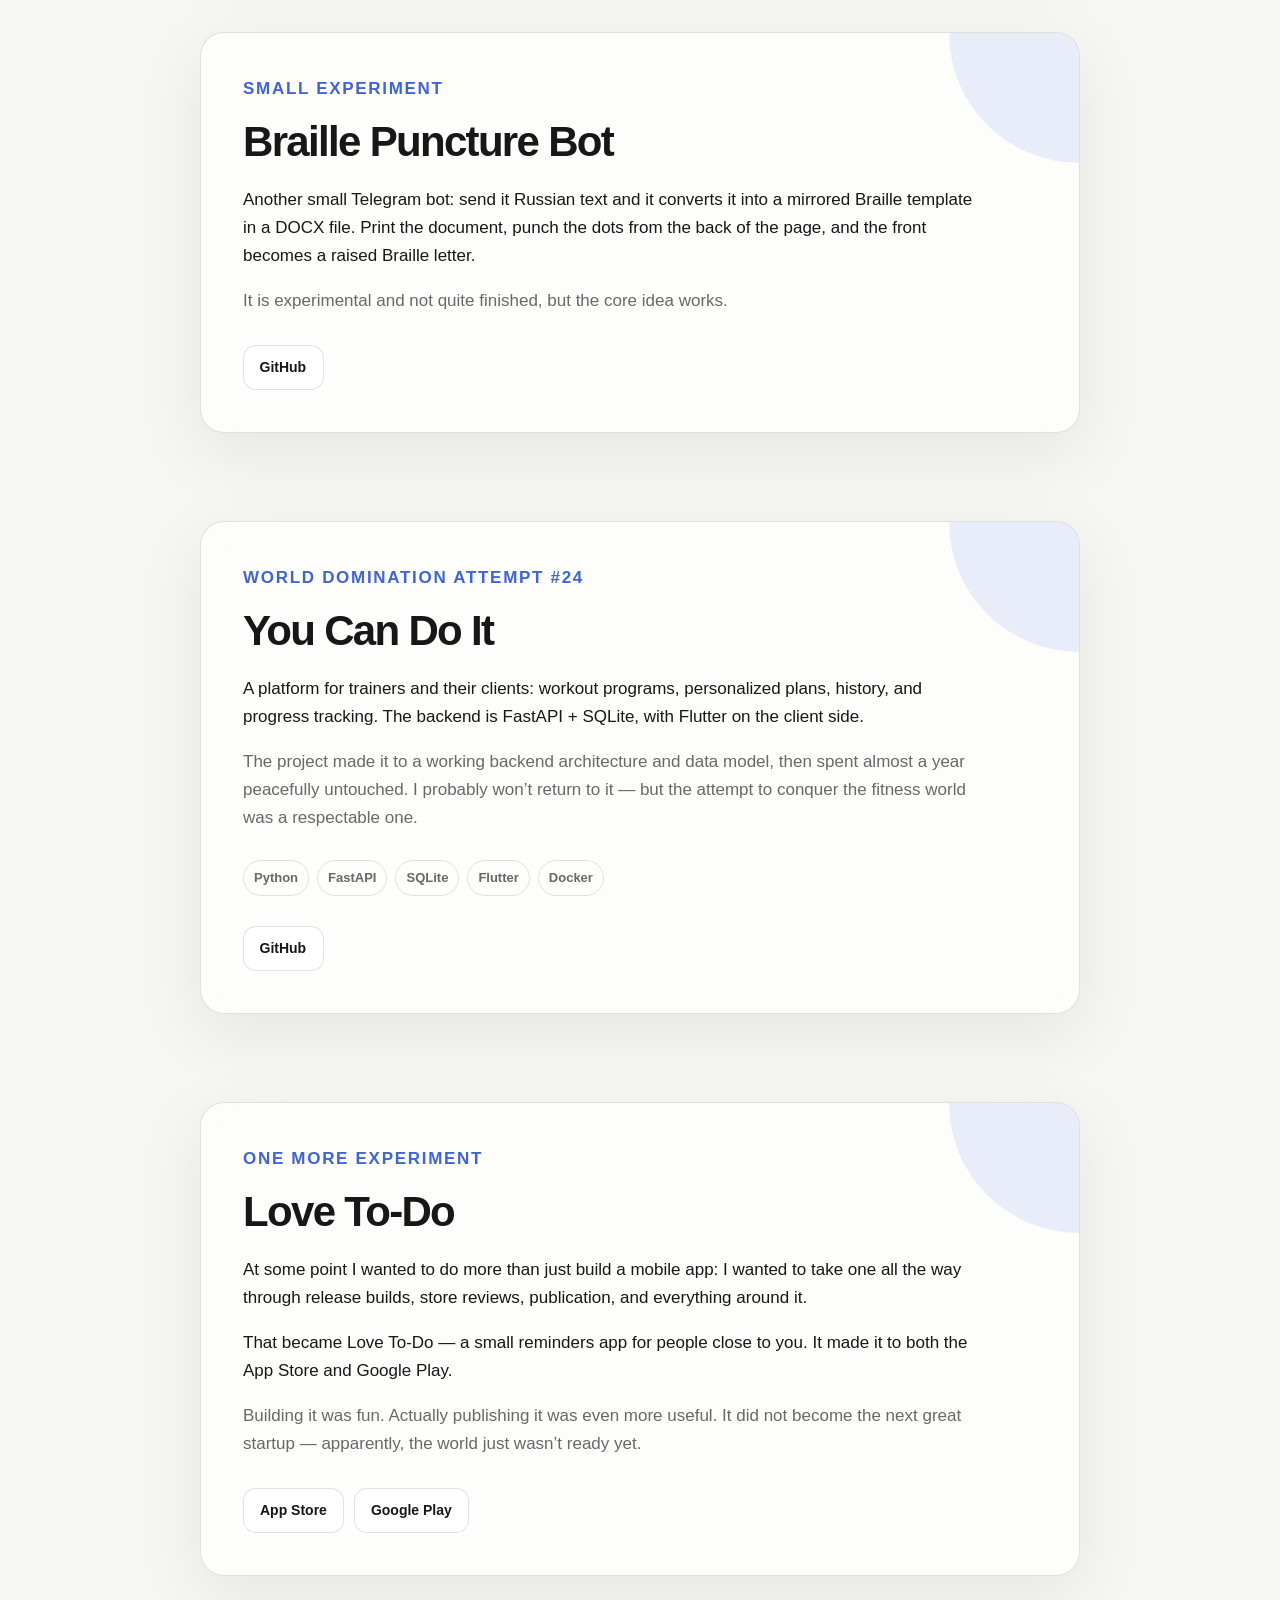
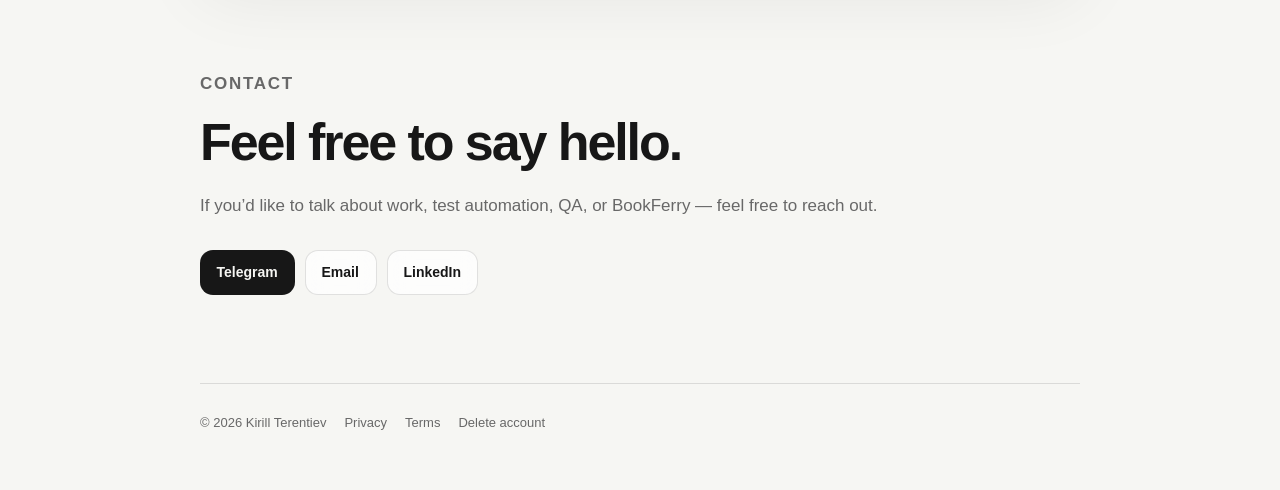
==== commit 9d086757: "Add You Can Do It project to homepage" ====
--- a/index.html
+++ b/index.html
@@ -586,6 +586,62 @@
     <section class="section">
       <article class="project-card compact">
         <p class="section-kicker">
+          <span data-lang="ru">Попытка захватить мир №24</span>
+          <span data-lang="en">World domination attempt #24</span>
+        </p>
+
+        <h2>You Can Do It</h2>
+
+        <div data-lang="ru">
+          <p>
+            Платформа для тренеров и их клиентов: программы тренировок,
+            назначение персональных планов, история и прогресс. Backend на
+            FastAPI + SQLite, клиентская часть — Flutter.
+          </p>
+
+          <p class="aside-note">
+            Проект дошёл до рабочей серверной архитектуры и модели данных,
+            после чего почти год честно лежит без движения. Возвращаться к нему
+            я, скорее всего, уже не буду — но попытка захватить фитнес-мир была хорошая.
+          </p>
+        </div>
+
+        <div data-lang="en">
+          <p>
+            A platform for trainers and their clients: workout programs,
+            personalized plans, history, and progress tracking. The backend is
+            FastAPI + SQLite, with Flutter on the client side.
+          </p>
+
+          <p class="aside-note">
+            The project made it to a working backend architecture and data model,
+            then spent almost a year peacefully untouched. I probably won’t return
+            to it — but the attempt to conquer the fitness world was a respectable one.
+          </p>
+        </div>
+
+        <div class="stack" aria-label="You Can Do It technology stack">
+          <span class="tag">Python</span>
+          <span class="tag">FastAPI</span>
+          <span class="tag">SQLite</span>
+          <span class="tag">Flutter</span>
+          <span class="tag">Docker</span>
+        </div>
+
+        <div class="btn-row">
+          <a
+            class="btn"
+            href="https://github.com/TerentievKirill/you_can_do_it"
+            target="_blank"
+            rel="noreferrer"
+          >GitHub</a>
+        </div>
+      </article>
+    </section>
+
+    <section class="section">
+      <article class="project-card compact">
+        <p class="section-kicker">
           <span data-lang="ru">Ещё один эксперимент</span>
           <span data-lang="en">One more experiment</span>
         </p>
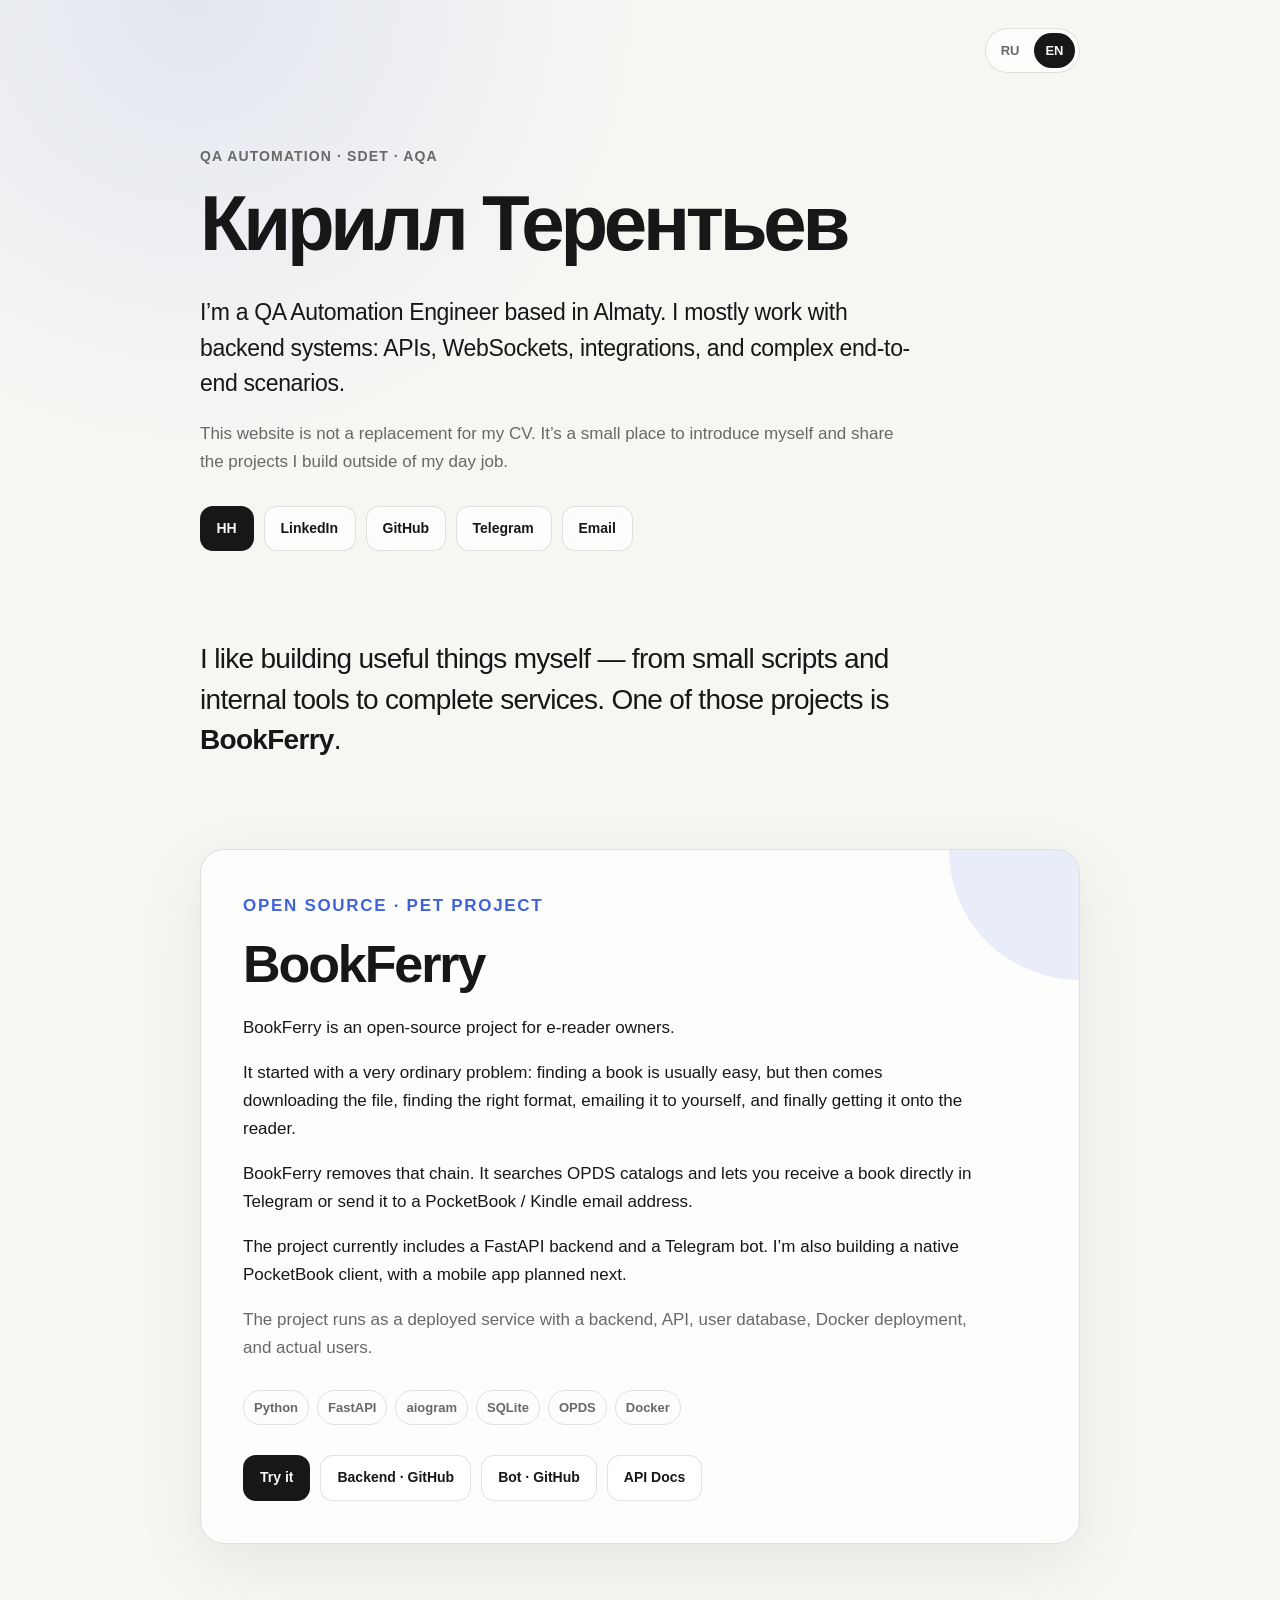
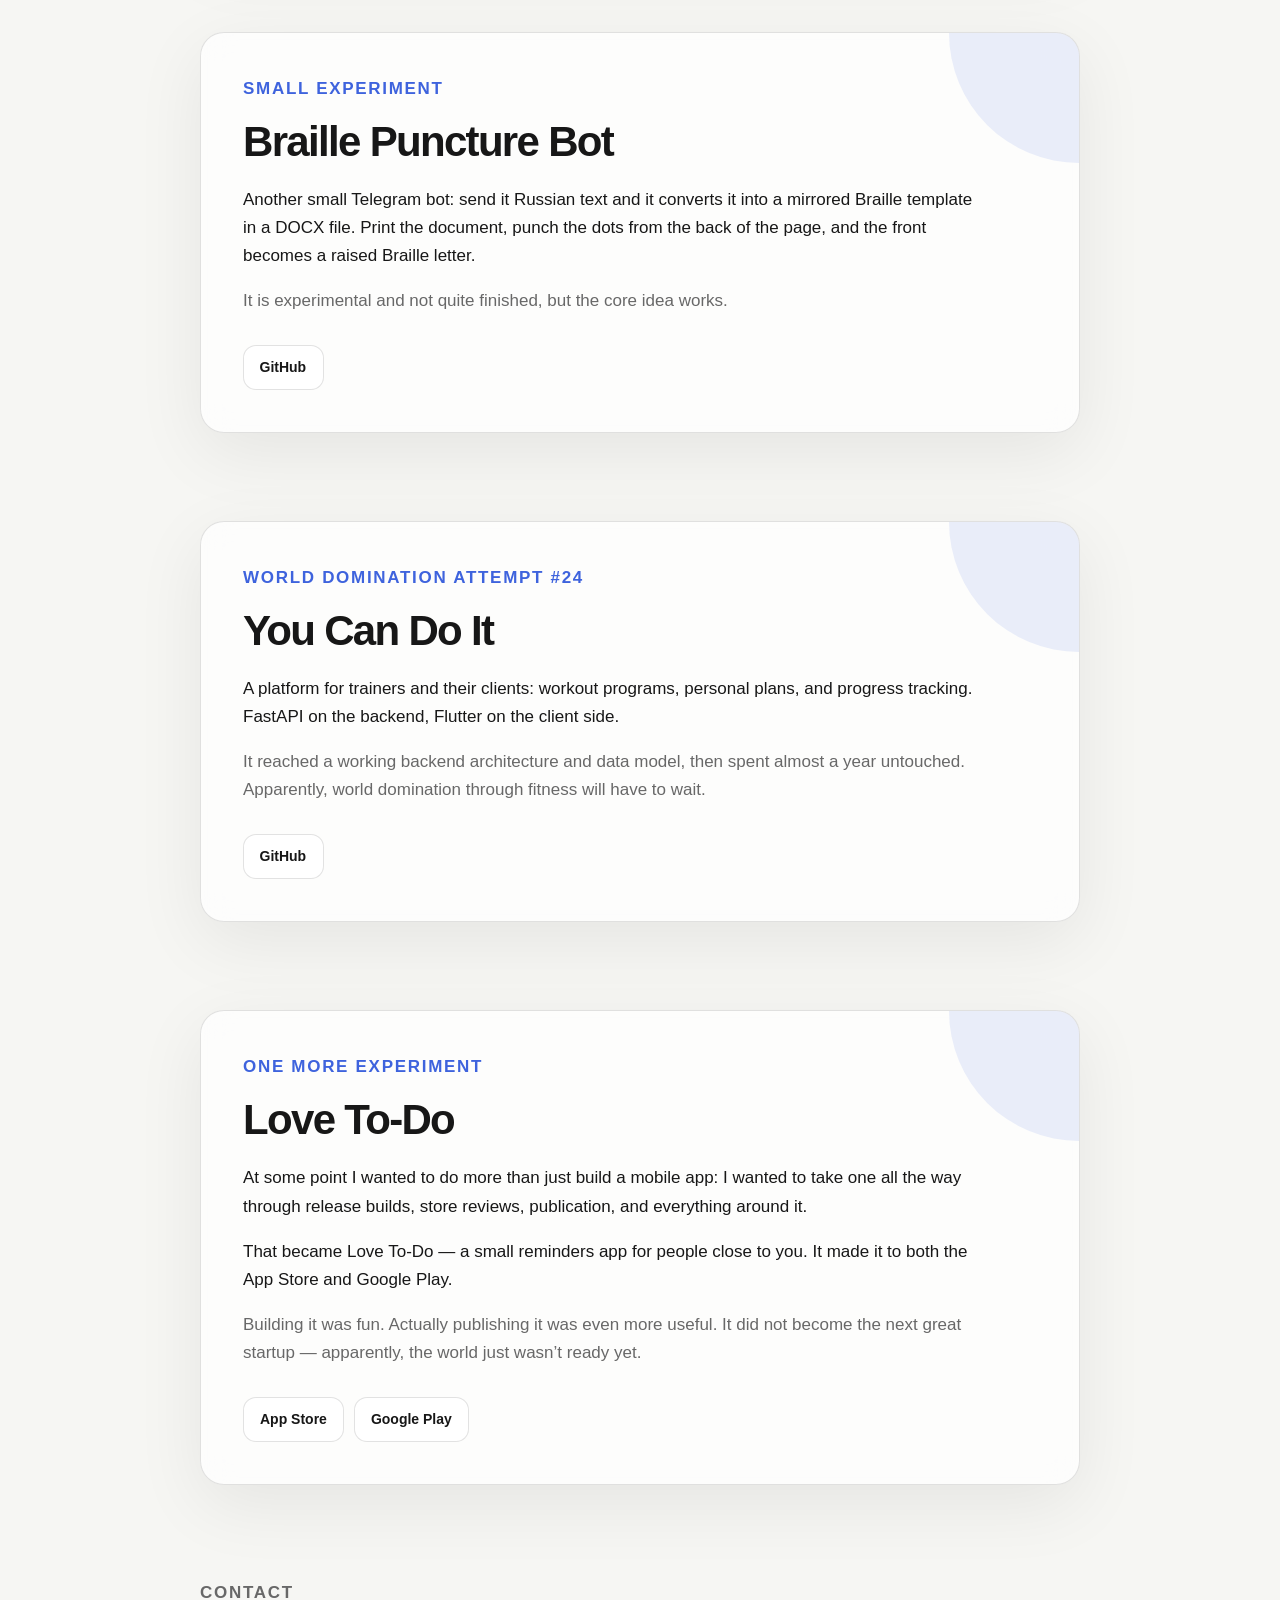
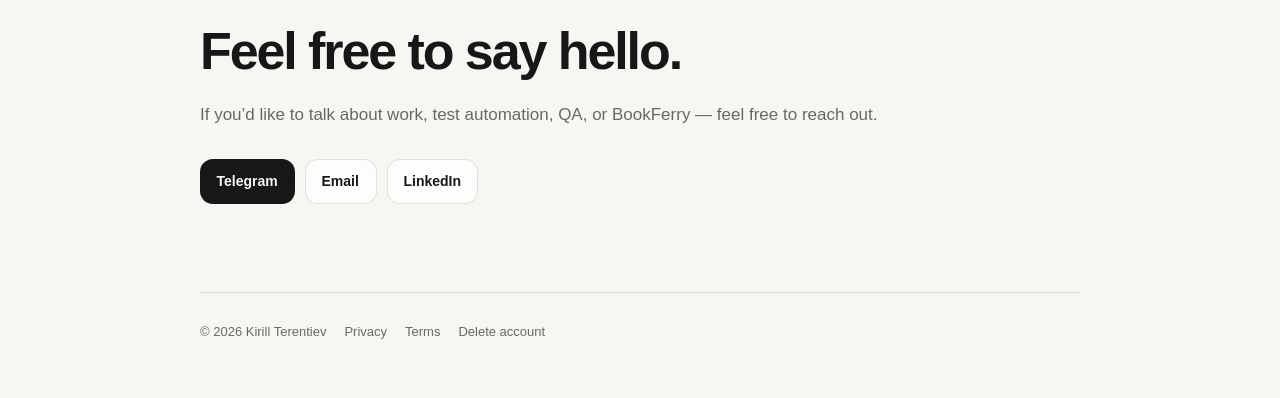
==== commit 06394052: "Refine BookFerry project description" ====
--- a/index.html
+++ b/index.html
@@ -459,8 +459,8 @@
           </p>
 
           <p class="aside-note">
-            Это не демонстрационный TODO из учебника: у проекта есть сервер,
-            API, база пользователей, Docker-развёртывание и реальные пользователи.
+            Проект работает как развёрнутый сервис: backend, API, база пользователей,
+            Docker-развёртывание и реальные пользователи.
           </p>
         </div>
 
@@ -488,8 +488,8 @@
           </p>
 
           <p class="aside-note">
-            It’s not a tutorial TODO app: it has a real server, API, user
-            database, Docker deployment, and actual users.
+            The project runs as a deployed service with a backend, API, user database,
+            Docker deployment, and actual users.
           </p>
         </div>
 
@@ -595,37 +595,29 @@
         <div data-lang="ru">
           <p>
             Платформа для тренеров и их клиентов: программы тренировок,
-            назначение персональных планов, история и прогресс. Backend на
-            FastAPI + SQLite, клиентская часть — Flutter.
+            персональные планы и отслеживание прогресса. Backend на FastAPI,
+            клиентская часть — Flutter.
           </p>
 
           <p class="aside-note">
             Проект дошёл до рабочей серверной архитектуры и модели данных,
-            после чего почти год честно лежит без движения. Возвращаться к нему
-            я, скорее всего, уже не буду — но попытка захватить фитнес-мир была хорошая.
+            а потом почти год пролежал без движения. Похоже, фитнес-мир
+            в этот раз захватить не получилось.
           </p>
         </div>
 
         <div data-lang="en">
           <p>
             A platform for trainers and their clients: workout programs,
-            personalized plans, history, and progress tracking. The backend is
-            FastAPI + SQLite, with Flutter on the client side.
+            personal plans, and progress tracking. FastAPI on the backend,
+            Flutter on the client side.
           </p>
 
           <p class="aside-note">
-            The project made it to a working backend architecture and data model,
-            then spent almost a year peacefully untouched. I probably won’t return
-            to it — but the attempt to conquer the fitness world was a respectable one.
-          </p>
-        </div>
-
-        <div class="stack" aria-label="You Can Do It technology stack">
-          <span class="tag">Python</span>
-          <span class="tag">FastAPI</span>
-          <span class="tag">SQLite</span>
-          <span class="tag">Flutter</span>
-          <span class="tag">Docker</span>
+            It reached a working backend architecture and data model,
+            then spent almost a year untouched. Apparently, world domination
+            through fitness will have to wait.
+          </p>
         </div>
 
         <div class="btn-row">
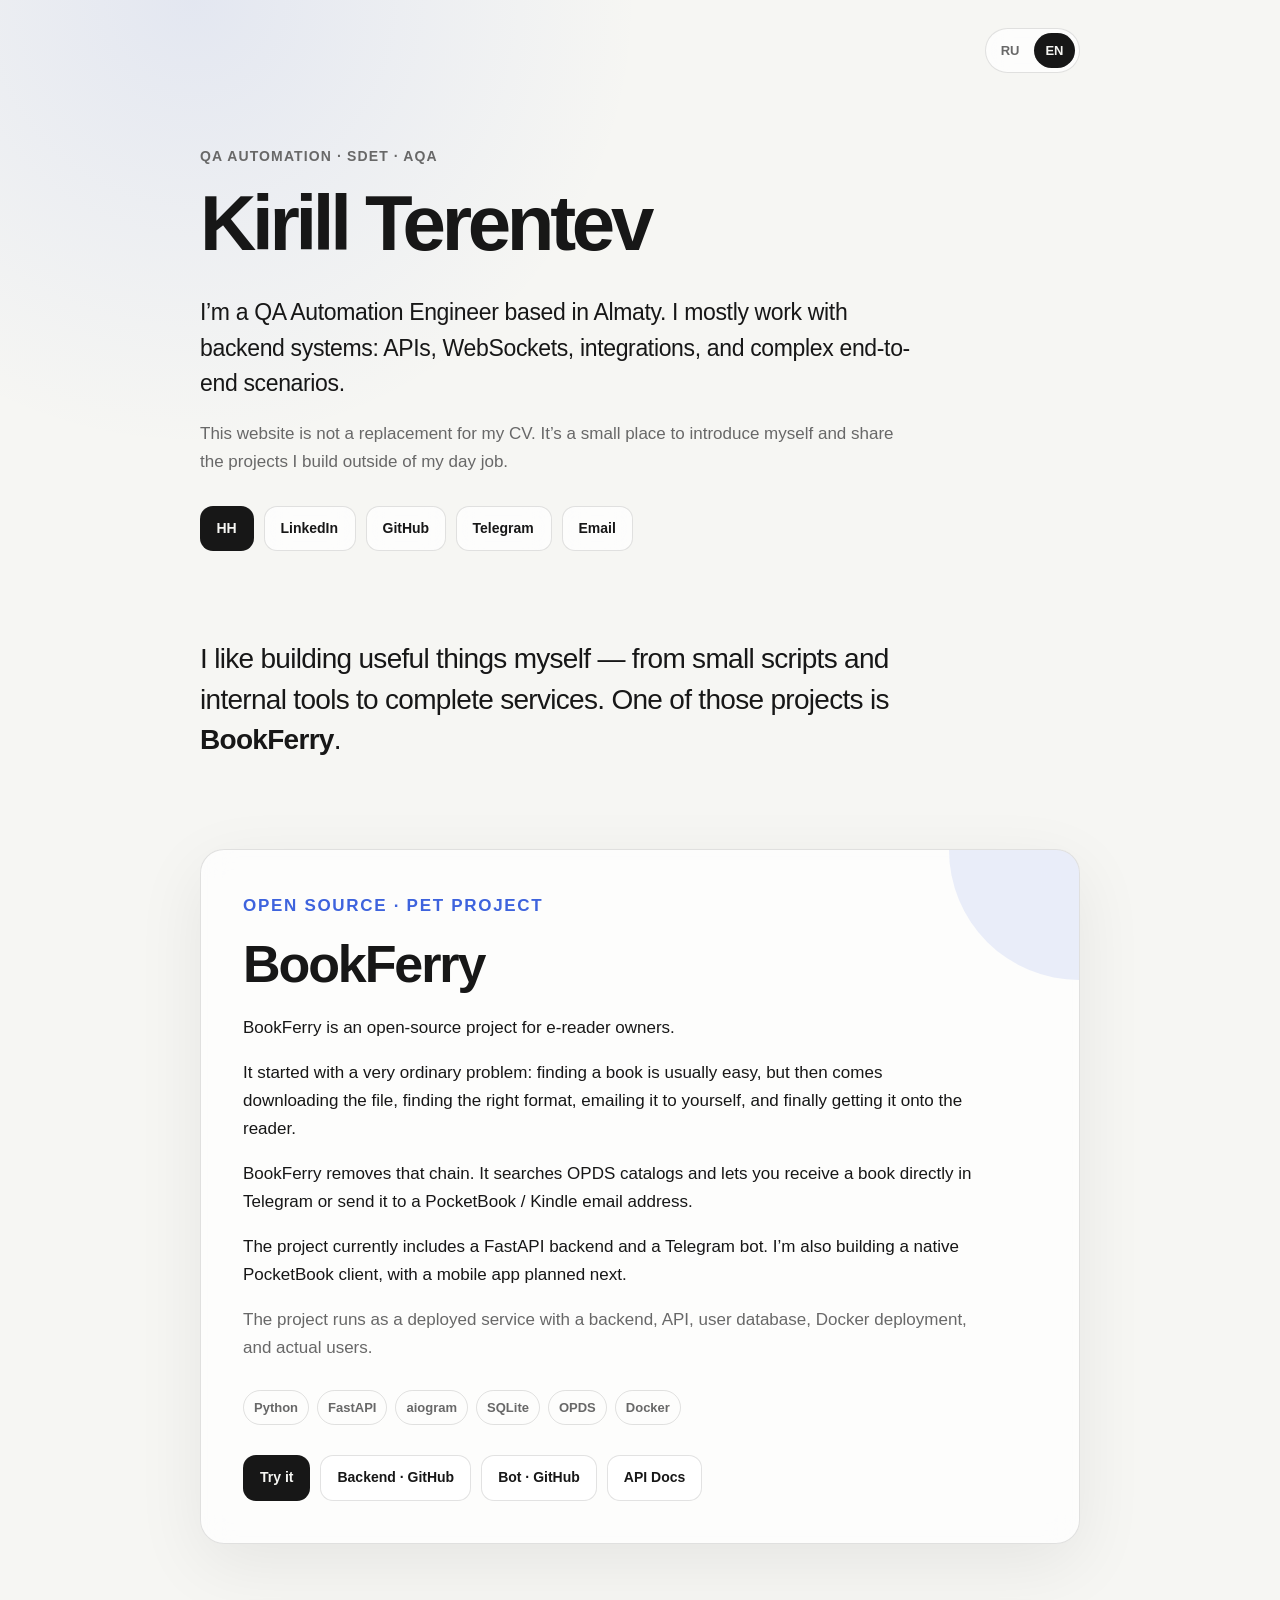
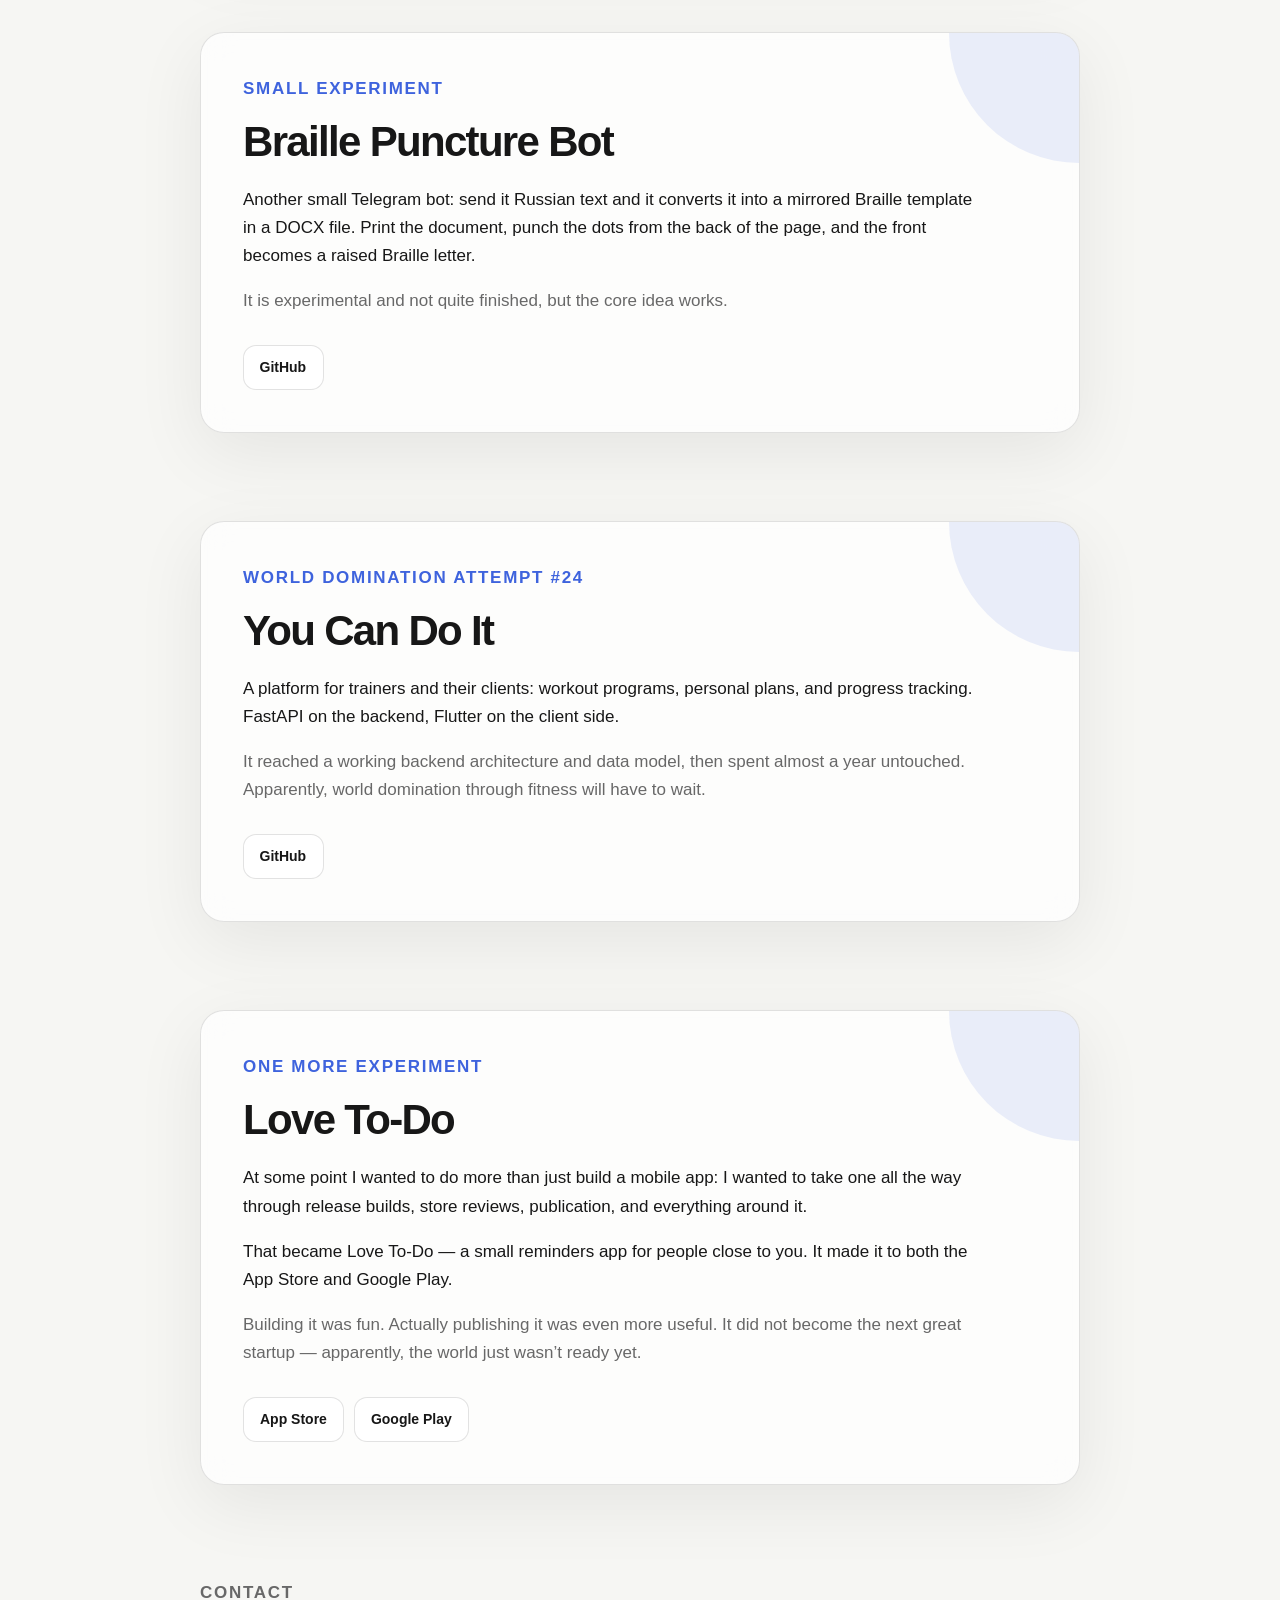
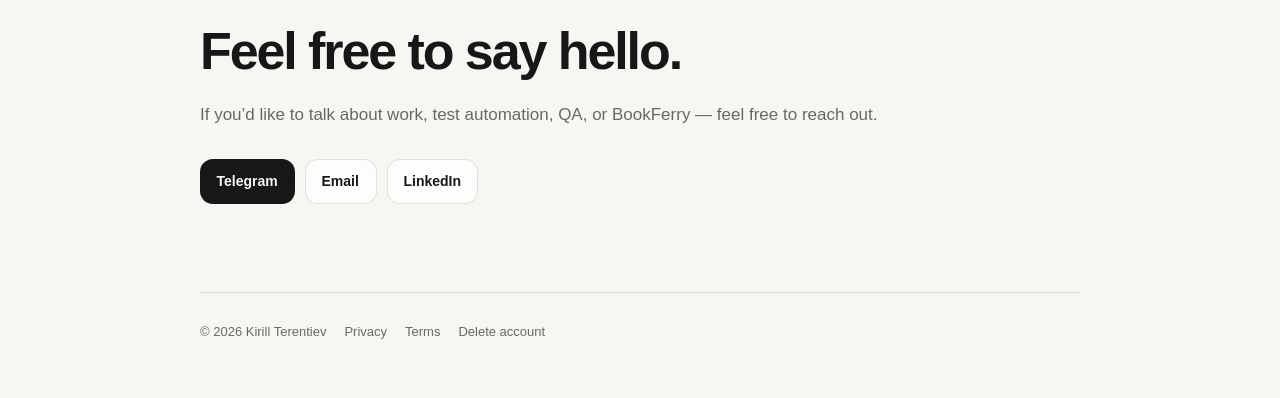
==== commit 8e39fde8: "Update index.html" ====
--- a/index.html
+++ b/index.html
@@ -351,7 +351,7 @@
 
     <section class="hero">
       <p class="eyebrow">QA Automation · SDET · AQA</p>
-      <h1>Кирилл Терентьев</h1>
+      <h1>Kirill Terentev</h1>
 
       <div data-lang="ru">
         <p class="lead">
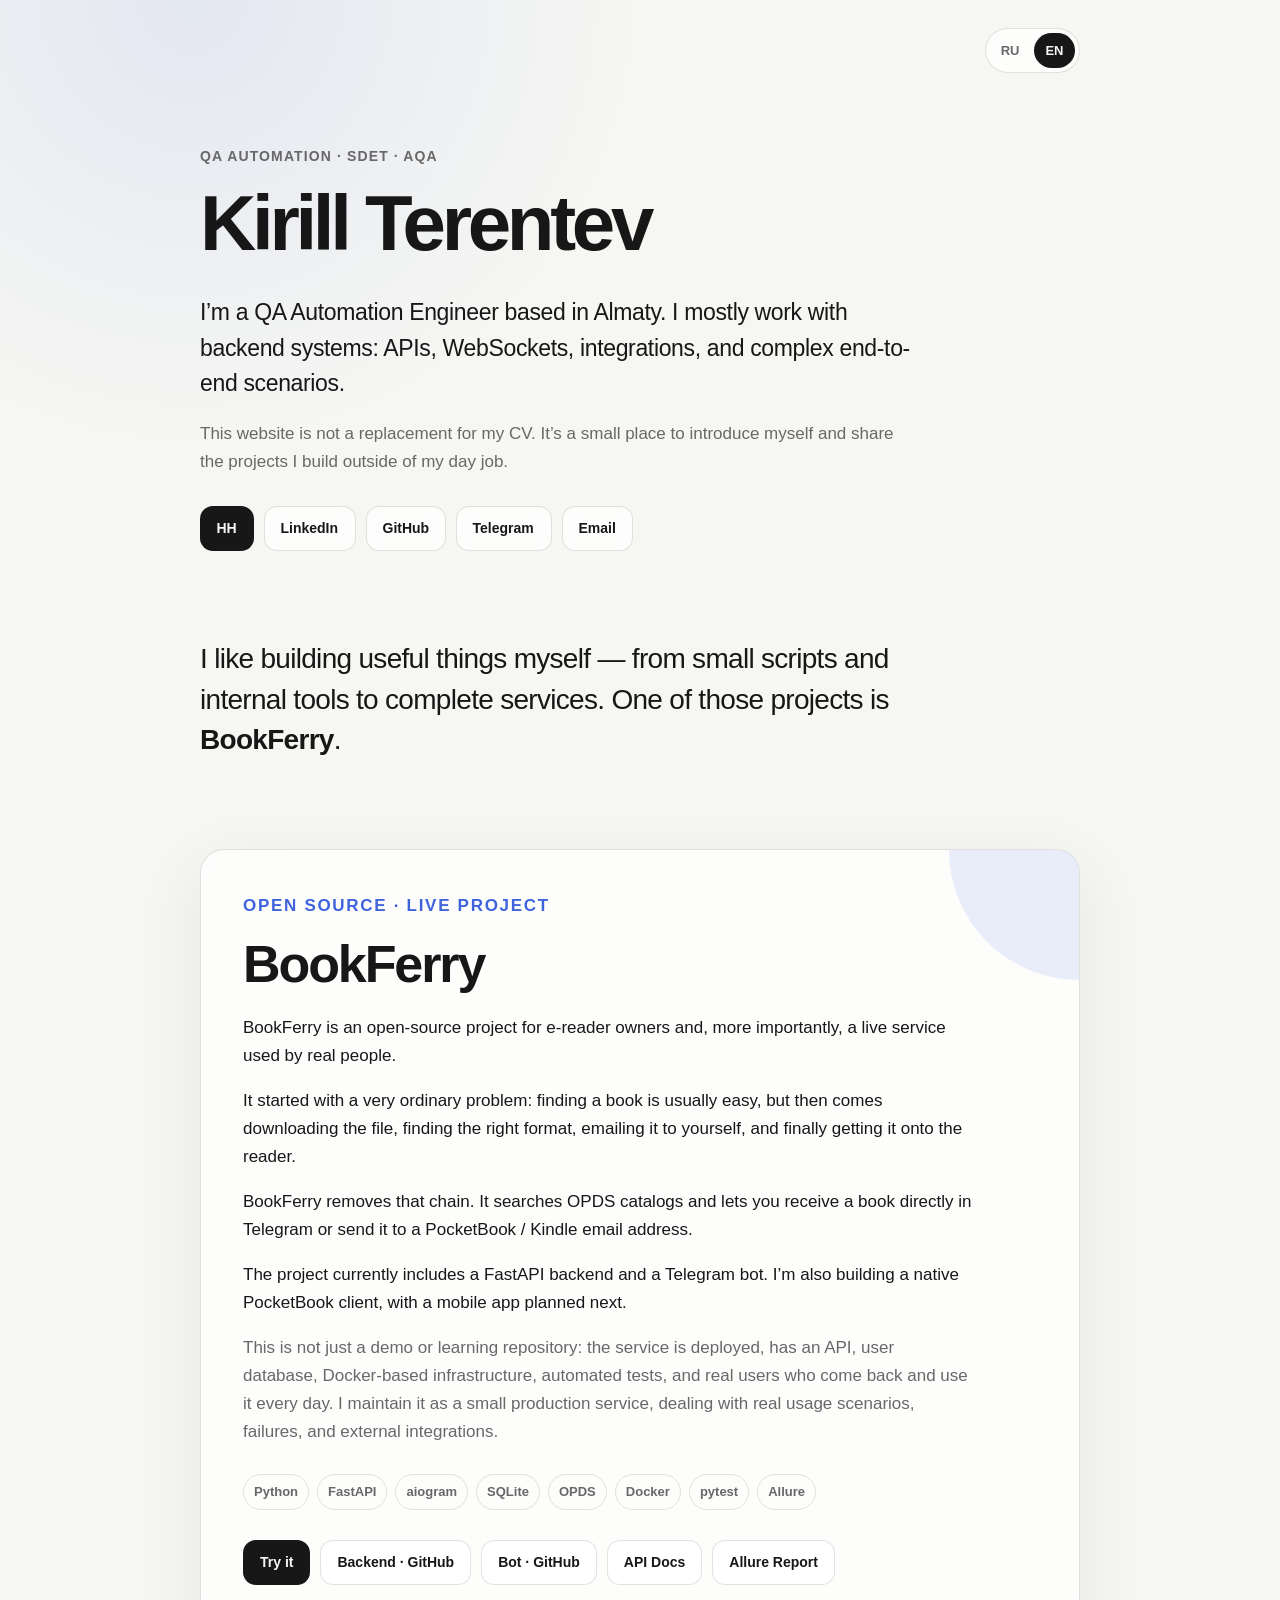
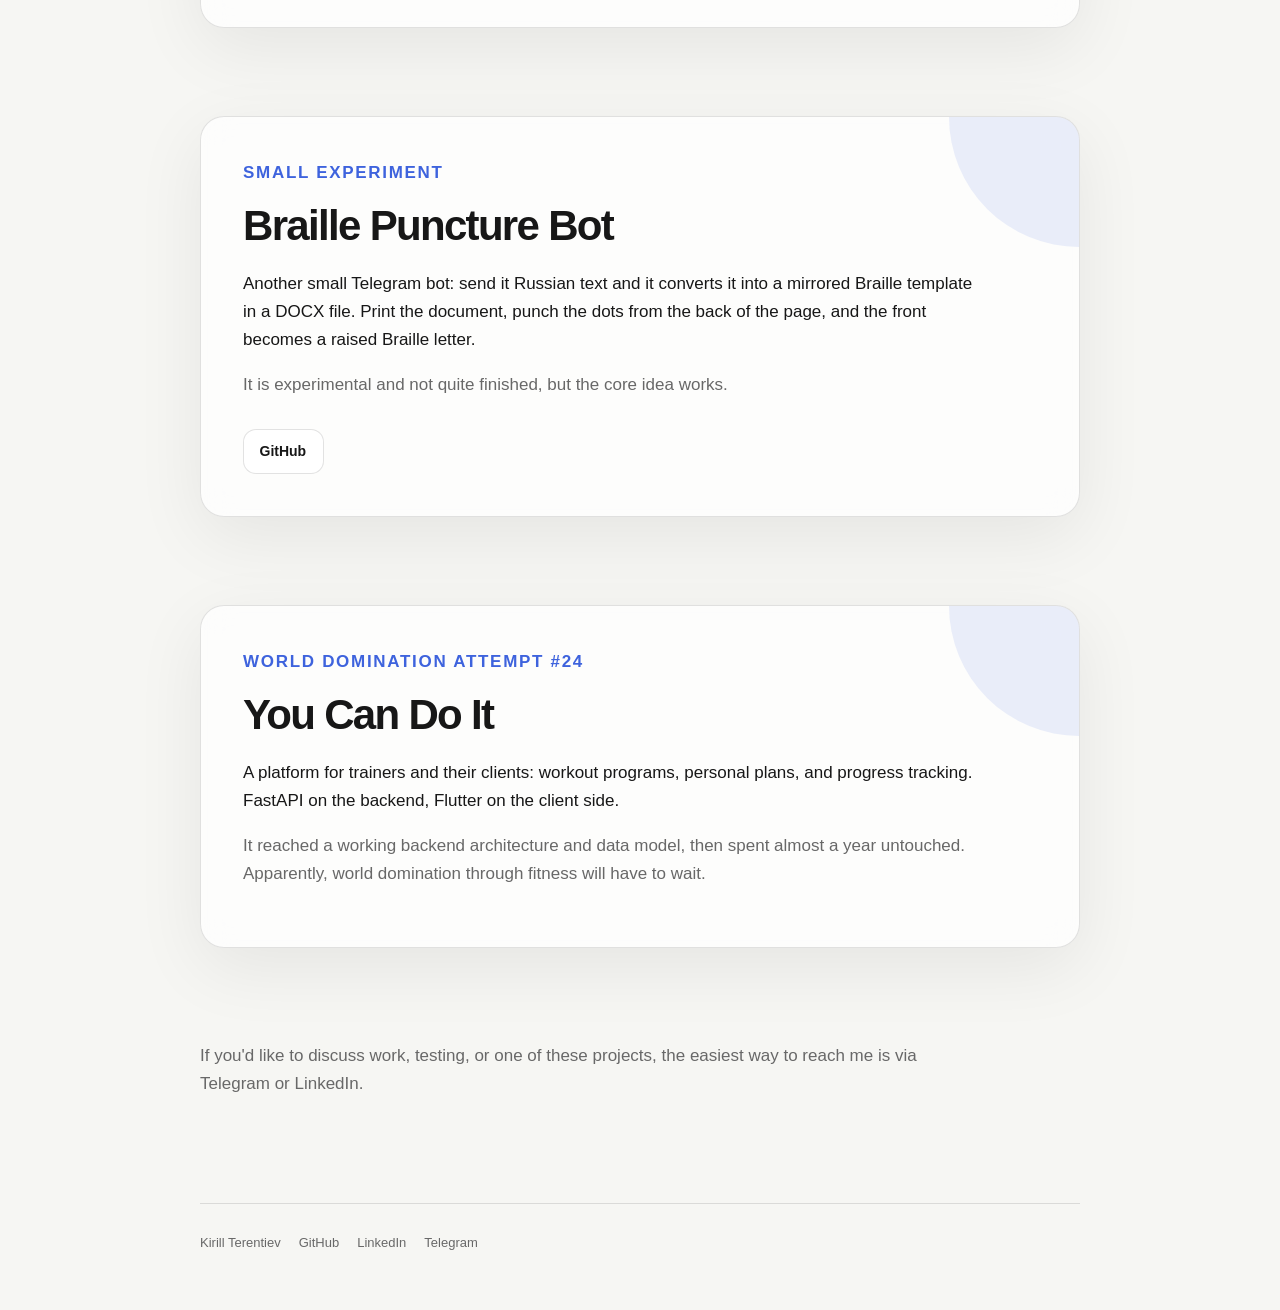
==== commit 5abc08fc: "Strengthen BookFerry description and add Allure report link" ====
--- a/index.html
+++ b/index.html
@@ -40,303 +40,59 @@
       }
     }
 
-    * {
-      box-sizing: border-box;
-    }
-
-    html {
-      scroll-behavior: smooth;
-    }
-
+    * { box-sizing: border-box; }
+    html { scroll-behavior: smooth; }
     body {
       margin: 0;
-      background:
-        radial-gradient(circle at 15% 0%, rgba(62, 99, 221, 0.10), transparent 28rem),
-        var(--bg);
+      background: radial-gradient(circle at 15% 0%, rgba(62, 99, 221, 0.10), transparent 28rem), var(--bg);
       color: var(--text);
-      font-family:
-        Inter, ui-sans-serif, -apple-system, BlinkMacSystemFont,
-        "Segoe UI", Roboto, Helvetica, Arial, sans-serif;
+      font-family: Inter, ui-sans-serif, -apple-system, BlinkMacSystemFont, "Segoe UI", Roboto, Helvetica, Arial, sans-serif;
       line-height: 1.65;
       -webkit-font-smoothing: antialiased;
     }
-
-    a {
-      color: inherit;
-    }
-
-    .page {
-      width: min(calc(100% - 32px), var(--max-width));
-      margin: 0 auto;
-      padding: 28px 0 56px;
-    }
-
-    .topbar {
-      display: flex;
-      justify-content: flex-end;
-      align-items: center;
-      margin-bottom: 72px;
-    }
-
-    .lang-switcher {
-      display: inline-flex;
-      gap: 4px;
-      padding: 4px;
-      border: 1px solid var(--line);
-      border-radius: 999px;
-      background: var(--surface);
-      backdrop-filter: blur(12px);
-    }
-
-    .lang-btn {
-      appearance: none;
-      border: 0;
-      border-radius: 999px;
-      padding: 7px 11px;
-      background: transparent;
-      color: var(--muted);
-      font: inherit;
-      font-size: 13px;
-      font-weight: 700;
-      cursor: pointer;
-    }
-
-    .lang-btn.active {
-      background: var(--text);
-      color: var(--bg);
-    }
-
-    .hero {
-      margin-bottom: 88px;
-    }
-
-    .eyebrow {
-      margin: 0 0 16px;
-      color: var(--muted);
-      font-size: 14px;
-      font-weight: 700;
-      letter-spacing: 0.08em;
-      text-transform: uppercase;
-    }
-
-    h1 {
-      max-width: 760px;
-      margin: 0;
-      font-size: clamp(44px, 8vw, 78px);
-      line-height: 0.98;
-      letter-spacing: -0.055em;
-      font-weight: 780;
-    }
-
-    .lead {
-      max-width: 720px;
-      margin: 34px 0 0;
-      font-size: clamp(19px, 3vw, 23px);
-      line-height: 1.55;
-      letter-spacing: -0.015em;
-    }
-
-    .intro {
-      max-width: 700px;
-      margin: 18px 0 0;
-      color: var(--muted);
-      font-size: 17px;
-    }
-
-    .btn-row {
-      display: flex;
-      flex-wrap: wrap;
-      gap: 10px;
-      margin-top: 30px;
-    }
-
-    .btn {
-      display: inline-flex;
-      align-items: center;
-      justify-content: center;
-      min-height: 44px;
-      padding: 10px 16px;
-      border: 1px solid var(--line);
-      border-radius: 13px;
-      background: var(--surface);
-      color: var(--text);
-      text-decoration: none;
-      font-size: 14px;
-      font-weight: 700;
-      transition:
-        transform 160ms ease,
-        border-color 160ms ease,
-        background-color 160ms ease;
-      backdrop-filter: blur(12px);
-    }
-
-    .btn:hover {
-      transform: translateY(-2px);
-      border-color: rgba(62, 99, 221, 0.45);
-    }
-
-    .btn-primary {
-      border-color: transparent;
-      background: var(--text);
-      color: var(--bg);
-    }
-
-    .section {
-      padding: 0 0 88px;
-    }
-
-    .section-kicker {
-      margin: 0 0 18px;
-      color: var(--accent);
-      font-size: 13px;
-      font-weight: 800;
-      letter-spacing: 0.10em;
-      text-transform: uppercase;
-    }
-
-    .section h2 {
-      margin: 0 0 22px;
-      font-size: clamp(34px, 5vw, 52px);
-      line-height: 1.05;
-      letter-spacing: -0.04em;
-    }
-
-    .section p {
-      max-width: 730px;
-      margin: 0 0 17px;
-      font-size: 17px;
-    }
-
-    .bridge {
-      max-width: 710px;
-      margin-bottom: 88px;
-      font-size: clamp(21px, 3.5vw, 28px);
-      line-height: 1.45;
-      letter-spacing: -0.025em;
-    }
-
-    .project-card {
-      position: relative;
-      overflow: hidden;
-      padding: clamp(24px, 5vw, 42px);
-      border: 1px solid var(--line);
-      border-radius: var(--radius);
-      background: var(--surface);
-      box-shadow: var(--shadow);
-      backdrop-filter: blur(16px);
-    }
-
-    .project-card::after {
-      content: "";
-      position: absolute;
-      width: 260px;
-      height: 260px;
-      right: -130px;
-      top: -130px;
-      border-radius: 50%;
-      background: rgba(62, 99, 221, 0.10);
-      pointer-events: none;
-    }
-
-    .project-card + .project-card {
-      margin-top: 24px;
-    }
-
-    .project-card.compact h2 {
-      font-size: clamp(30px, 4vw, 42px);
-    }
-
-    .stack {
-      display: flex;
-      flex-wrap: wrap;
-      gap: 8px;
-      margin: 28px 0 0;
-    }
-
-    .tag {
-      padding: 6px 10px;
-      border: 1px solid var(--line);
-      border-radius: 999px;
-      color: var(--muted);
-      font-size: 13px;
-      font-weight: 650;
-    }
-
-    .aside-note {
-      color: var(--muted);
-    }
-
-    .contact {
-      padding-top: 6px;
-    }
-
-    .contact p {
-      color: var(--muted);
-    }
-
-    .footer {
-      display: flex;
-      flex-wrap: wrap;
-      gap: 12px 18px;
-      padding-top: 28px;
-      border-top: 1px solid var(--line);
-      color: var(--muted);
-      font-size: 13px;
-    }
-
-    .footer a {
-      text-decoration: none;
-    }
-
-    .footer a:hover {
-      color: var(--text);
-    }
-
-    [data-lang] {
-      display: none;
-    }
-
-    html[data-language="ru"] [data-lang="ru"],
-    html[data-language="en"] [data-lang="en"] {
-      display: revert;
-    }
-
+    a { color: inherit; }
+    .page { width: min(calc(100% - 32px), var(--max-width)); margin: 0 auto; padding: 28px 0 56px; }
+    .topbar { display: flex; justify-content: flex-end; align-items: center; margin-bottom: 72px; }
+    .lang-switcher { display: inline-flex; gap: 4px; padding: 4px; border: 1px solid var(--line); border-radius: 999px; background: var(--surface); backdrop-filter: blur(12px); }
+    .lang-btn { appearance: none; border: 0; border-radius: 999px; padding: 7px 11px; background: transparent; color: var(--muted); font: inherit; font-size: 13px; font-weight: 700; cursor: pointer; }
+    .lang-btn.active { background: var(--text); color: var(--bg); }
+    .hero { margin-bottom: 88px; }
+    .eyebrow { margin: 0 0 16px; color: var(--muted); font-size: 14px; font-weight: 700; letter-spacing: 0.08em; text-transform: uppercase; }
+    h1 { max-width: 760px; margin: 0; font-size: clamp(44px, 8vw, 78px); line-height: 0.98; letter-spacing: -0.055em; font-weight: 780; }
+    .lead { max-width: 720px; margin: 34px 0 0; font-size: clamp(19px, 3vw, 23px); line-height: 1.55; letter-spacing: -0.015em; }
+    .intro { max-width: 700px; margin: 18px 0 0; color: var(--muted); font-size: 17px; }
+    .btn-row { display: flex; flex-wrap: wrap; gap: 10px; margin-top: 30px; }
+    .btn { display: inline-flex; align-items: center; justify-content: center; min-height: 44px; padding: 10px 16px; border: 1px solid var(--line); border-radius: 13px; background: var(--surface); color: var(--text); text-decoration: none; font-size: 14px; font-weight: 700; transition: transform 160ms ease, border-color 160ms ease, background-color 160ms ease; backdrop-filter: blur(12px); }
+    .btn:hover { transform: translateY(-2px); border-color: rgba(62, 99, 221, 0.45); }
+    .btn-primary { border-color: transparent; background: var(--text); color: var(--bg); }
+    .section { padding: 0 0 88px; }
+    .section-kicker { margin: 0 0 18px; color: var(--accent); font-size: 13px; font-weight: 800; letter-spacing: 0.10em; text-transform: uppercase; }
+    .section h2 { margin: 0 0 22px; font-size: clamp(34px, 5vw, 52px); line-height: 1.05; letter-spacing: -0.04em; }
+    .section p { max-width: 730px; margin: 0 0 17px; font-size: 17px; }
+    .bridge { max-width: 710px; margin-bottom: 88px; font-size: clamp(21px, 3.5vw, 28px); line-height: 1.45; letter-spacing: -0.025em; }
+    .project-card { position: relative; overflow: hidden; padding: clamp(24px, 5vw, 42px); border: 1px solid var(--line); border-radius: var(--radius); background: var(--surface); box-shadow: var(--shadow); backdrop-filter: blur(16px); }
+    .project-card::after { content: ""; position: absolute; width: 260px; height: 260px; right: -130px; top: -130px; border-radius: 50%; background: rgba(62, 99, 221, 0.10); pointer-events: none; }
+    .project-card + .project-card { margin-top: 24px; }
+    .project-card.compact h2 { font-size: clamp(30px, 4vw, 42px); }
+    .stack { display: flex; flex-wrap: wrap; gap: 8px; margin: 28px 0 0; }
+    .tag { padding: 6px 10px; border: 1px solid var(--line); border-radius: 999px; color: var(--muted); font-size: 13px; font-weight: 650; }
+    .aside-note { color: var(--muted); }
+    .contact { padding-top: 6px; }
+    .contact p { color: var(--muted); }
+    .footer { display: flex; flex-wrap: wrap; gap: 12px 18px; padding-top: 28px; border-top: 1px solid var(--line); color: var(--muted); font-size: 13px; }
+    .footer a { text-decoration: none; }
+    .footer a:hover { color: var(--text); }
+    [data-lang] { display: none; }
+    html[data-language="ru"] [data-lang="ru"], html[data-language="en"] [data-lang="en"] { display: revert; }
     @media (max-width: 640px) {
-      .page {
-        width: min(calc(100% - 24px), var(--max-width));
-        padding-top: 16px;
-      }
-
-      .topbar {
-        margin-bottom: 48px;
-      }
-
-      .hero {
-        margin-bottom: 68px;
-      }
-
-      .section {
-        padding-bottom: 68px;
-      }
-
-      .bridge {
-        margin-bottom: 68px;
-      }
-
-      .btn {
-        flex: 1 1 auto;
-      }
-    }
-
-    @media (prefers-reduced-motion: reduce) {
-      html {
-        scroll-behavior: auto;
-      }
-
-      .btn {
-        transition: none;
-      }
-    }
+      .page { width: min(calc(100% - 24px), var(--max-width)); padding-top: 16px; }
+      .topbar { margin-bottom: 48px; }
+      .hero { margin-bottom: 68px; }
+      .section { padding-bottom: 68px; }
+      .bridge { margin-bottom: 68px; }
+      .btn { flex: 1 1 auto; }
+    }
+    @media (prefers-reduced-motion: reduce) { html { scroll-behavior: auto; } .btn { transition: none; } }
   </style>
 </head>
 
@@ -354,143 +110,48 @@
       <h1>Kirill Terentev</h1>
 
       <div data-lang="ru">
-        <p class="lead">
-          Я инженер по автоматизации тестирования из Алматы.
-          Работаю в основном с backend: API, WebSocket, интеграциями
-          и сложными E2E-сценариями.
-        </p>
-
-        <p class="intro">
-          Этот сайт — не замена резюме. Здесь немного обо мне
-          и о проектах, которые я делаю вне основной работы.
-        </p>
+        <p class="lead">Я инженер по автоматизации тестирования из Алматы. Работаю в основном с backend: API, WebSocket, интеграциями и сложными E2E-сценариями.</p>
+        <p class="intro">Этот сайт — не замена резюме. Здесь немного обо мне и о проектах, которые я делаю вне основной работы.</p>
       </div>
 
       <div data-lang="en">
-        <p class="lead">
-          I’m a QA Automation Engineer based in Almaty.
-          I mostly work with backend systems: APIs, WebSockets,
-          integrations, and complex end-to-end scenarios.
-        </p>
-
-        <p class="intro">
-          This website is not a replacement for my CV.
-          It’s a small place to introduce myself and share the projects
-          I build outside of my day job.
-        </p>
+        <p class="lead">I’m a QA Automation Engineer based in Almaty. I mostly work with backend systems: APIs, WebSockets, integrations, and complex end-to-end scenarios.</p>
+        <p class="intro">This website is not a replacement for my CV. It’s a small place to introduce myself and share the projects I build outside of my day job.</p>
       </div>
 
       <div class="btn-row">
-        <a
-          class="btn btn-primary"
-          href="https://hh.kz/resume/f5279e82ff0d43febf0039ed1f504939713134"
-          target="_blank"
-          rel="noreferrer"
-        >HH</a>
-
-        <a
-          class="btn"
-          href="https://www.linkedin.com/in/kirill-terentev/"
-          target="_blank"
-          rel="noreferrer"
-        >LinkedIn</a>
-
-        <a
-          class="btn"
-          href="https://github.com/TerentievKirill"
-          target="_blank"
-          rel="noreferrer"
-        >GitHub</a>
-
-        <a
-          class="btn"
-          href="https://t.me/Ter_Kirill"
-          target="_blank"
-          rel="noreferrer"
-        >Telegram</a>
-
-        <a
-          class="btn"
-          href="mailto:kirillterentiev@gmail.com"
-        >Email</a>
+        <a class="btn btn-primary" href="https://hh.kz/resume/f5279e82ff0d43febf0039ed1f504939713134" target="_blank" rel="noreferrer">HH</a>
+        <a class="btn" href="https://www.linkedin.com/in/kirill-terentev/" target="_blank" rel="noreferrer">LinkedIn</a>
+        <a class="btn" href="https://github.com/TerentievKirill" target="_blank" rel="noreferrer">GitHub</a>
+        <a class="btn" href="https://t.me/Ter_Kirill" target="_blank" rel="noreferrer">Telegram</a>
+        <a class="btn" href="mailto:kirillterentiev@gmail.com">Email</a>
       </div>
     </section>
 
     <div class="bridge">
-      <span data-lang="ru">
-        Я люблю делать полезные вещи своими руками — от небольших скриптов
-        и внутренних инструментов до полноценных сервисов.
-        Один из таких проектов — <strong>BookFerry</strong>.
-      </span>
-
-      <span data-lang="en">
-        I like building useful things myself — from small scripts and internal
-        tools to complete services. One of those projects is
-        <strong>BookFerry</strong>.
-      </span>
+      <span data-lang="ru">Я люблю делать полезные вещи своими руками — от небольших скриптов и внутренних инструментов до полноценных сервисов. Один из таких проектов — <strong>BookFerry</strong>.</span>
+      <span data-lang="en">I like building useful things myself — from small scripts and internal tools to complete services. One of those projects is <strong>BookFerry</strong>.</span>
     </div>
 
     <section class="section">
       <article class="project-card">
-        <p class="section-kicker">Open source · Pet project</p>
+        <p class="section-kicker">Open source · Live project</p>
         <h2>BookFerry</h2>
 
         <div data-lang="ru">
-          <p>
-            BookFerry — open-source проект для владельцев электронных книг.
-          </p>
-
-          <p>
-            Идея появилась из простой бытовой проблемы: найти книгу обычно
-            легко, а дальше начинаются скачивание файла, поиск нужного формата,
-            отправка самому себе на почту и перенос на ридер.
-          </p>
-
-          <p>
-            BookFerry убирает эту цепочку. Сервис ищет книги в OPDS-каталогах
-            и позволяет получить найденную книгу прямо в Telegram или отправить
-            её на PocketBook / Kindle через email.
-          </p>
-
-          <p>
-            Сейчас проект состоит из backend-сервиса на FastAPI и Telegram-бота.
-            Также я делаю отдельный клиент для PocketBook, а дальше хочу добавить
-            мобильное приложение.
-          </p>
-
-          <p class="aside-note">
-            Проект работает как развёрнутый сервис: backend, API, база пользователей,
-            Docker-развёртывание и реальные пользователи.
-          </p>
+          <p>BookFerry — open-source проект для владельцев электронных книг и одновременно живой сервис, которым уже пользуются реальные люди.</p>
+          <p>Идея появилась из простой бытовой проблемы: найти книгу обычно легко, а дальше начинаются скачивание файла, поиск нужного формата, отправка самому себе на почту и перенос на ридер.</p>
+          <p>BookFerry убирает эту цепочку. Сервис ищет книги в OPDS-каталогах и позволяет получить найденную книгу прямо в Telegram или отправить её на PocketBook / Kindle через email.</p>
+          <p>Сейчас проект состоит из backend-сервиса на FastAPI и Telegram-бота. Также я делаю отдельный клиент для PocketBook, а дальше хочу добавить мобильное приложение.</p>
+          <p class="aside-note">Это не просто демо или учебный репозиторий: сервис развёрнут, у него есть API, база пользователей, Docker-инфраструктура, автотесты и пользователи, которые возвращаются к нему каждый день. Я поддерживаю проект как небольшой production-сервис — разбираю реальные сценарии, ошибки и поведение внешних источников.</p>
         </div>
 
         <div data-lang="en">
-          <p>
-            BookFerry is an open-source project for e-reader owners.
-          </p>
-
-          <p>
-            It started with a very ordinary problem: finding a book is usually
-            easy, but then comes downloading the file, finding the right format,
-            emailing it to yourself, and finally getting it onto the reader.
-          </p>
-
-          <p>
-            BookFerry removes that chain. It searches OPDS catalogs and lets you
-            receive a book directly in Telegram or send it to a PocketBook /
-            Kindle email address.
-          </p>
-
-          <p>
-            The project currently includes a FastAPI backend and a Telegram bot.
-            I’m also building a native PocketBook client, with a mobile app
-            planned next.
-          </p>
-
-          <p class="aside-note">
-            The project runs as a deployed service with a backend, API, user database,
-            Docker deployment, and actual users.
-          </p>
+          <p>BookFerry is an open-source project for e-reader owners and, more importantly, a live service used by real people.</p>
+          <p>It started with a very ordinary problem: finding a book is usually easy, but then comes downloading the file, finding the right format, emailing it to yourself, and finally getting it onto the reader.</p>
+          <p>BookFerry removes that chain. It searches OPDS catalogs and lets you receive a book directly in Telegram or send it to a PocketBook / Kindle email address.</p>
+          <p>The project currently includes a FastAPI backend and a Telegram bot. I’m also building a native PocketBook client, with a mobile app planned next.</p>
+          <p class="aside-note">This is not just a demo or learning repository: the service is deployed, has an API, user database, Docker-based infrastructure, automated tests, and real users who come back and use it every day. I maintain it as a small production service, dealing with real usage scenarios, failures, and external integrations.</p>
         </div>
 
         <div class="stack" aria-label="BookFerry technology stack">
@@ -500,300 +161,84 @@
           <span class="tag">SQLite</span>
           <span class="tag">OPDS</span>
           <span class="tag">Docker</span>
+          <span class="tag">pytest</span>
+          <span class="tag">Allure</span>
         </div>
 
         <div class="btn-row">
-          <a
-            class="btn btn-primary"
-            href="https://t.me/BookFerry_bot"
-            target="_blank"
-            rel="noreferrer"
-          >
-            <span data-lang="ru">Попробовать</span>
-            <span data-lang="en">Try it</span>
-          </a>
-
-          <a
-            class="btn"
-            href="https://github.com/TerentievKirill/BookFerry"
-            target="_blank"
-            rel="noreferrer"
-          >Backend · GitHub</a>
-
-          <a
-            class="btn"
-            href="https://github.com/TerentievKirill/BookFerryBot"
-            target="_blank"
-            rel="noreferrer"
-          >Bot · GitHub</a>
-
-          <a
-            class="btn"
-            href="https://api.heartlab.app/docs#/"
-            target="_blank"
-            rel="noreferrer"
-          >API Docs</a>
+          <a class="btn btn-primary" href="https://t.me/BookFerry_bot" target="_blank" rel="noreferrer"><span data-lang="ru">Попробовать</span><span data-lang="en">Try it</span></a>
+          <a class="btn" href="https://github.com/TerentievKirill/BookFerry" target="_blank" rel="noreferrer">Backend · GitHub</a>
+          <a class="btn" href="https://github.com/TerentievKirill/BookFerryBot" target="_blank" rel="noreferrer">Bot · GitHub</a>
+          <a class="btn" href="https://api.heartlab.app/docs#/" target="_blank" rel="noreferrer">API Docs</a>
+          <a class="btn" href="https://allure.heartlab.app/" target="_blank" rel="noreferrer">Allure Report</a>
         </div>
       </article>
     </section>
 
     <section class="section">
       <article class="project-card compact">
-        <p class="section-kicker">
-          <span data-lang="ru">Небольшой эксперимент</span>
-          <span data-lang="en">Small experiment</span>
-        </p>
-
+        <p class="section-kicker"><span data-lang="ru">Небольшой эксперимент</span><span data-lang="en">Small experiment</span></p>
         <h2>Braille Puncture Bot</h2>
-
         <div data-lang="ru">
-          <p>
-            Ещё один небольшой Telegram-бот: отправляешь ему русский текст,
-            а он превращает его в зеркальный шаблон Брайля и возвращает DOCX.
-            Документ можно распечатать, проколоть точки с обратной стороны листа
-            и получить на лицевой стороне рельефное письмо шрифтом Брайля.
-          </p>
-
-          <p class="aside-note">
-            Проект экспериментальный и немного недоделанный, но основная идея работает.
-          </p>
-        </div>
-
+          <p>Ещё один небольшой Telegram-бот: отправляешь ему русский текст, а он превращает его в зеркальный шаблон Брайля и возвращает DOCX. Документ можно распечатать, проколоть точки с обратной стороны листа и получить на лицевой стороне рельефное письмо шрифтом Брайля.</p>
+          <p class="aside-note">Проект экспериментальный и немного недоделанный, но основная идея работает.</p>
+        </div>
         <div data-lang="en">
-          <p>
-            Another small Telegram bot: send it Russian text and it converts it
-            into a mirrored Braille template in a DOCX file. Print the document,
-            punch the dots from the back of the page, and the front becomes a
-            raised Braille letter.
-          </p>
-
-          <p class="aside-note">
-            It is experimental and not quite finished, but the core idea works.
-          </p>
-        </div>
-
-        <div class="btn-row">
-          <a
-            class="btn"
-            href="https://github.com/TerentievKirill/Puncture_Braile_bot"
-            target="_blank"
-            rel="noreferrer"
-          >GitHub</a>
-        </div>
+          <p>Another small Telegram bot: send it Russian text and it converts it into a mirrored Braille template in a DOCX file. Print the document, punch the dots from the back of the page, and the front becomes a raised Braille letter.</p>
+          <p class="aside-note">It is experimental and not quite finished, but the core idea works.</p>
+        </div>
+        <div class="btn-row"><a class="btn" href="https://github.com/TerentievKirill/Puncture_Braile_bot" target="_blank" rel="noreferrer">GitHub</a></div>
       </article>
     </section>
 
     <section class="section">
       <article class="project-card compact">
-        <p class="section-kicker">
-          <span data-lang="ru">Попытка захватить мир №24</span>
-          <span data-lang="en">World domination attempt #24</span>
-        </p>
-
+        <p class="section-kicker"><span data-lang="ru">Попытка захватить мир №24</span><span data-lang="en">World domination attempt #24</span></p>
         <h2>You Can Do It</h2>
-
         <div data-lang="ru">
-          <p>
-            Платформа для тренеров и их клиентов: программы тренировок,
-            персональные планы и отслеживание прогресса. Backend на FastAPI,
-            клиентская часть — Flutter.
-          </p>
-
-          <p class="aside-note">
-            Проект дошёл до рабочей серверной архитектуры и модели данных,
-            а потом почти год пролежал без движения. Похоже, фитнес-мир
-            в этот раз захватить не получилось.
-          </p>
-        </div>
-
+          <p>Платформа для тренеров и их клиентов: программы тренировок, персональные планы и отслеживание прогресса. Backend на FastAPI, клиентская часть — Flutter.</p>
+          <p class="aside-note">Проект дошёл до рабочей серверной архитектуры и модели данных, а потом почти год пролежал без движения. Похоже, фитнес-мир в этот раз захватить не получилось.</p>
+        </div>
         <div data-lang="en">
-          <p>
-            A platform for trainers and their clients: workout programs,
-            personal plans, and progress tracking. FastAPI on the backend,
-            Flutter on the client side.
-          </p>
-
-          <p class="aside-note">
-            It reached a working backend architecture and data model,
-            then spent almost a year untouched. Apparently, world domination
-            through fitness will have to wait.
-          </p>
-        </div>
-
-        <div class="btn-row">
-          <a
-            class="btn"
-            href="https://github.com/TerentievKirill/you_can_do_it"
-            target="_blank"
-            rel="noreferrer"
-          >GitHub</a>
+          <p>A platform for trainers and their clients: workout programs, personal plans, and progress tracking. FastAPI on the backend, Flutter on the client side.</p>
+          <p class="aside-note">It reached a working backend architecture and data model, then spent almost a year untouched. Apparently, world domination through fitness will have to wait.</p>
         </div>
       </article>
     </section>
 
-    <section class="section">
-      <article class="project-card compact">
-        <p class="section-kicker">
-          <span data-lang="ru">Ещё один эксперимент</span>
-          <span data-lang="en">One more experiment</span>
-        </p>
-
-        <h2>Love To-Do</h2>
-
-        <div data-lang="ru">
-          <p>
-            Однажды мне стало интересно не только написать мобильное приложение,
-            но и пройти весь путь до настоящей публикации: сборки, магазины,
-            ревью и всё остальное.
-          </p>
-
-          <p>
-            Так появился Love To-Do — небольшое приложение с напоминаниями
-            для близких. Оно добралось и до App Store, и до Google Play.
-          </p>
-
-          <p class="aside-note">
-            Было интересно и сделать, и действительно опубликовать.
-            Следующим великим стартапом оно не стало — мир, видимо,
-            оказался ещё не готов.
-          </p>
-        </div>
-
-        <div data-lang="en">
-          <p>
-            At some point I wanted to do more than just build a mobile app:
-            I wanted to take one all the way through release builds, store
-            reviews, publication, and everything around it.
-          </p>
-
-          <p>
-            That became Love To-Do — a small reminders app for people close to
-            you. It made it to both the App Store and Google Play.
-          </p>
-
-          <p class="aside-note">
-            Building it was fun. Actually publishing it was even more useful.
-            It did not become the next great startup — apparently, the world
-            just wasn’t ready yet.
-          </p>
-        </div>
-
-        <div class="btn-row">
-          <a
-            class="btn"
-            href="https://apps.apple.com/us/app/love-to-do-heart-reminders/id6756277592"
-            target="_blank"
-            rel="noreferrer"
-          >App Store</a>
-
-          <a
-            class="btn"
-            href="https://play.google.com/store/apps/details?id=com.lovetodo.app"
-            target="_blank"
-            rel="noreferrer"
-          >Google Play</a>
-        </div>
-      </article>
-    </section>
-
     <section class="section contact">
-      <p class="section-kicker">
-        <span data-lang="ru">Связаться</span>
-        <span data-lang="en">Contact</span>
-      </p>
-
-      <h2>
-        <span data-lang="ru">Можно просто написать.</span>
-        <span data-lang="en">Feel free to say hello.</span>
-      </h2>
-
-      <div data-lang="ru">
-        <p>
-          Если хотите поговорить о работе, автоматизации, тестировании
-          или BookFerry — пишите.
-        </p>
-      </div>
-
-      <div data-lang="en">
-        <p>
-          If you’d like to talk about work, test automation, QA,
-          or BookFerry — feel free to reach out.
-        </p>
-      </div>
-
-      <div class="btn-row">
-        <a
-          class="btn btn-primary"
-          href="https://t.me/Ter_Kirill"
-          target="_blank"
-          rel="noreferrer"
-        >Telegram</a>
-
-        <a
-          class="btn"
-          href="mailto:kirillterentiev@gmail.com"
-        >Email</a>
-
-        <a
-          class="btn"
-          href="https://www.linkedin.com/in/kirill-terentev/"
-          target="_blank"
-          rel="noreferrer"
-        >LinkedIn</a>
-      </div>
+      <div data-lang="ru"><p>Если хотите обсудить работу, тестирование или один из проектов — проще всего написать мне в Telegram или LinkedIn.</p></div>
+      <div data-lang="en"><p>If you'd like to discuss work, testing, or one of these projects, the easiest way to reach me is via Telegram or LinkedIn.</p></div>
     </section>
 
     <footer class="footer">
-      <span>© 2026 Kirill Terentiev</span>
-      <a href="/privacy.html">Privacy</a>
-      <a href="/terms.html">Terms</a>
-      <a href="/delete-account.html">Delete account</a>
+      <span>Kirill Terentiev</span>
+      <a href="https://github.com/TerentievKirill" target="_blank" rel="noreferrer">GitHub</a>
+      <a href="https://www.linkedin.com/in/kirill-terentev/" target="_blank" rel="noreferrer">LinkedIn</a>
+      <a href="https://t.me/Ter_Kirill" target="_blank" rel="noreferrer">Telegram</a>
     </footer>
   </main>
 
   <script>
-    (() => {
-      const root = document.documentElement;
-      const buttons = document.querySelectorAll("[data-set-language]");
-      const supported = ["ru", "en"];
-
-      const browserLanguage = (
-        navigator.languages?.[0] ||
-        navigator.language ||
-        "en"
-      ).toLowerCase();
-
-      const detectedLanguage = browserLanguage.startsWith("ru") ? "ru" : "en";
-      const savedLanguage = localStorage.getItem("site-language");
-      const initialLanguage = supported.includes(savedLanguage)
-        ? savedLanguage
-        : detectedLanguage;
-
-      function setLanguage(language, save = false) {
-        const lang = supported.includes(language) ? language : "en";
-
-        root.dataset.language = lang;
-        root.lang = lang;
-
-        buttons.forEach((button) => {
-          const active = button.dataset.setLanguage === lang;
-          button.classList.toggle("active", active);
-          button.setAttribute("aria-pressed", String(active));
-        });
-
-        if (save) {
-          localStorage.setItem("site-language", lang);
-        }
-      }
-
-      buttons.forEach((button) => {
-        button.addEventListener("click", () => {
-          setLanguage(button.dataset.setLanguage, true);
-        });
+    const savedLanguage = localStorage.getItem('language');
+    const browserLanguage = navigator.language.toLowerCase().startsWith('ru') ? 'ru' : 'en';
+    const initialLanguage = savedLanguage || browserLanguage;
+
+    function setLanguage(language) {
+      document.documentElement.dataset.language = language;
+      document.documentElement.lang = language;
+      localStorage.setItem('language', language);
+
+      document.querySelectorAll('[data-set-language]').forEach((button) => {
+        button.classList.toggle('active', button.dataset.setLanguage === language);
       });
-
-      setLanguage(initialLanguage);
-    })();
+    }
+
+    document.querySelectorAll('[data-set-language]').forEach((button) => {
+      button.addEventListener('click', () => setLanguage(button.dataset.setLanguage));
+    });
+
+    setLanguage(initialLanguage);
   </script>
 </body>
 </html>
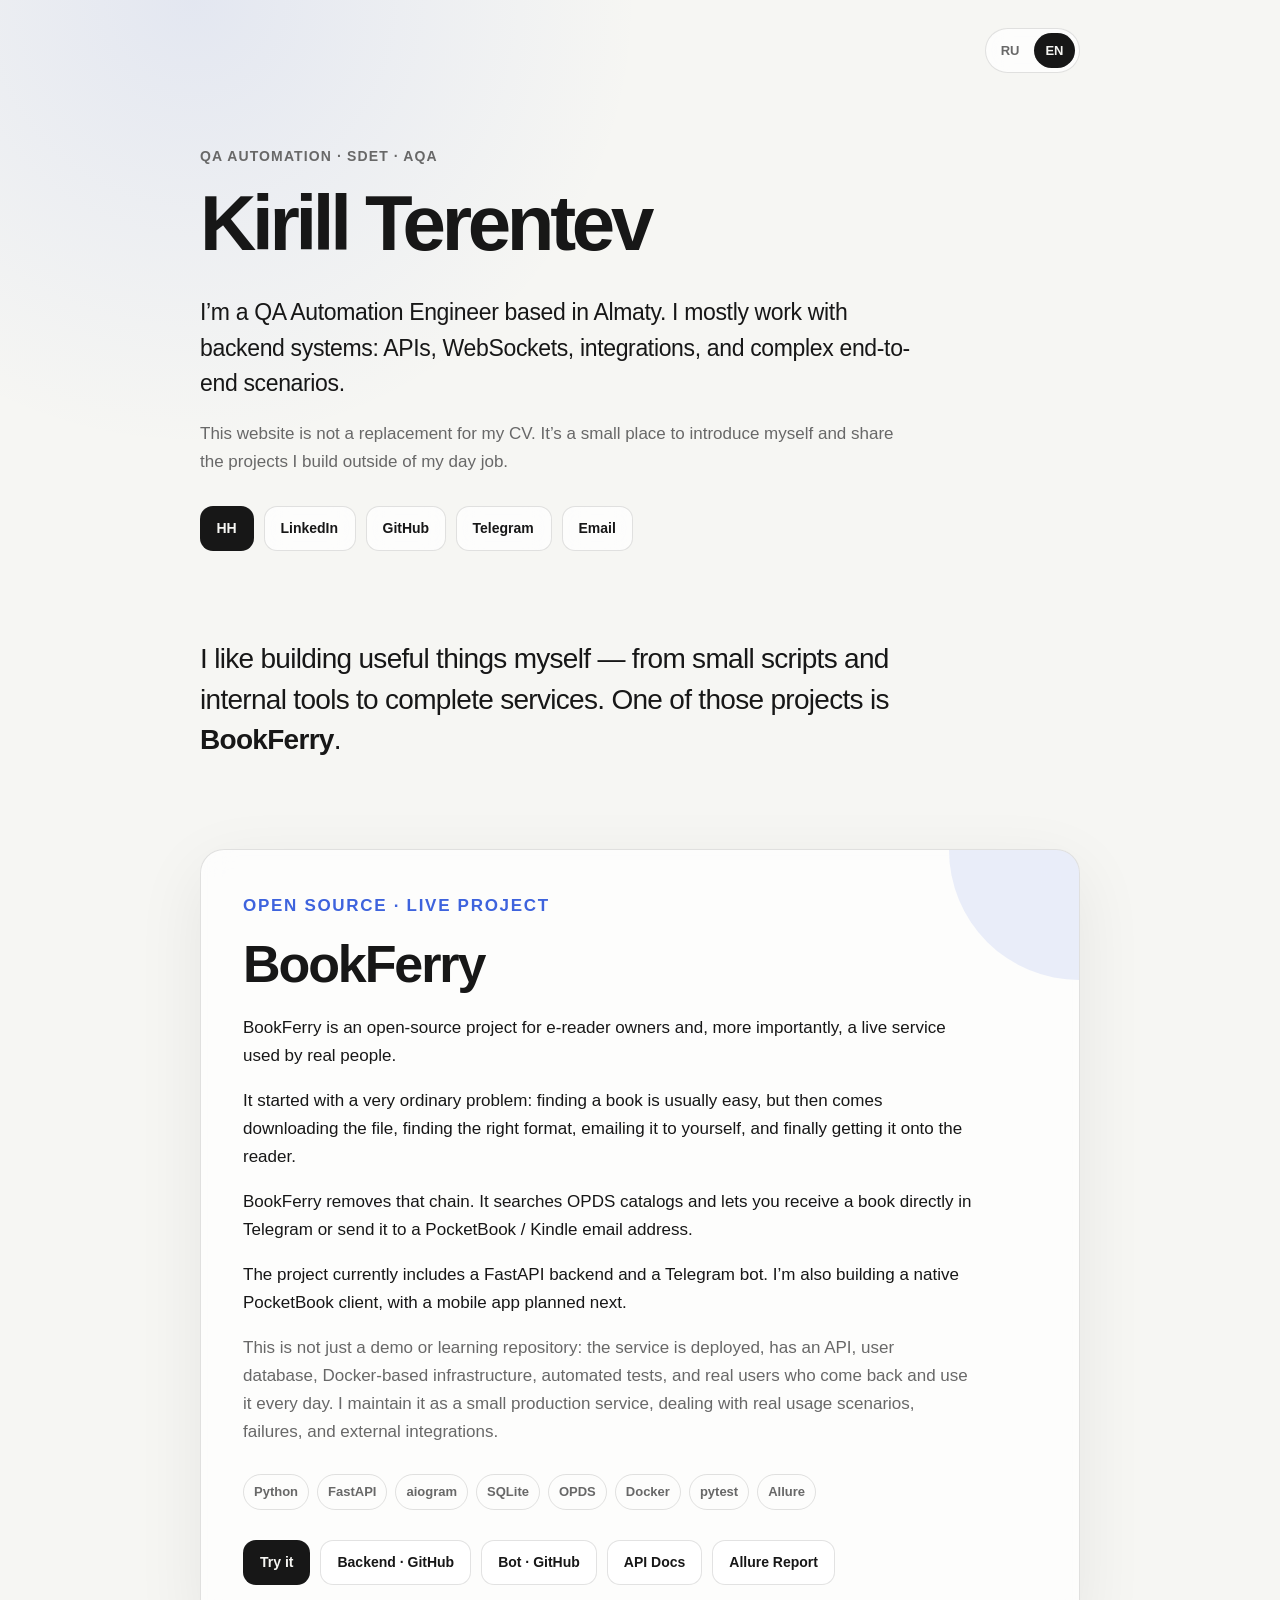
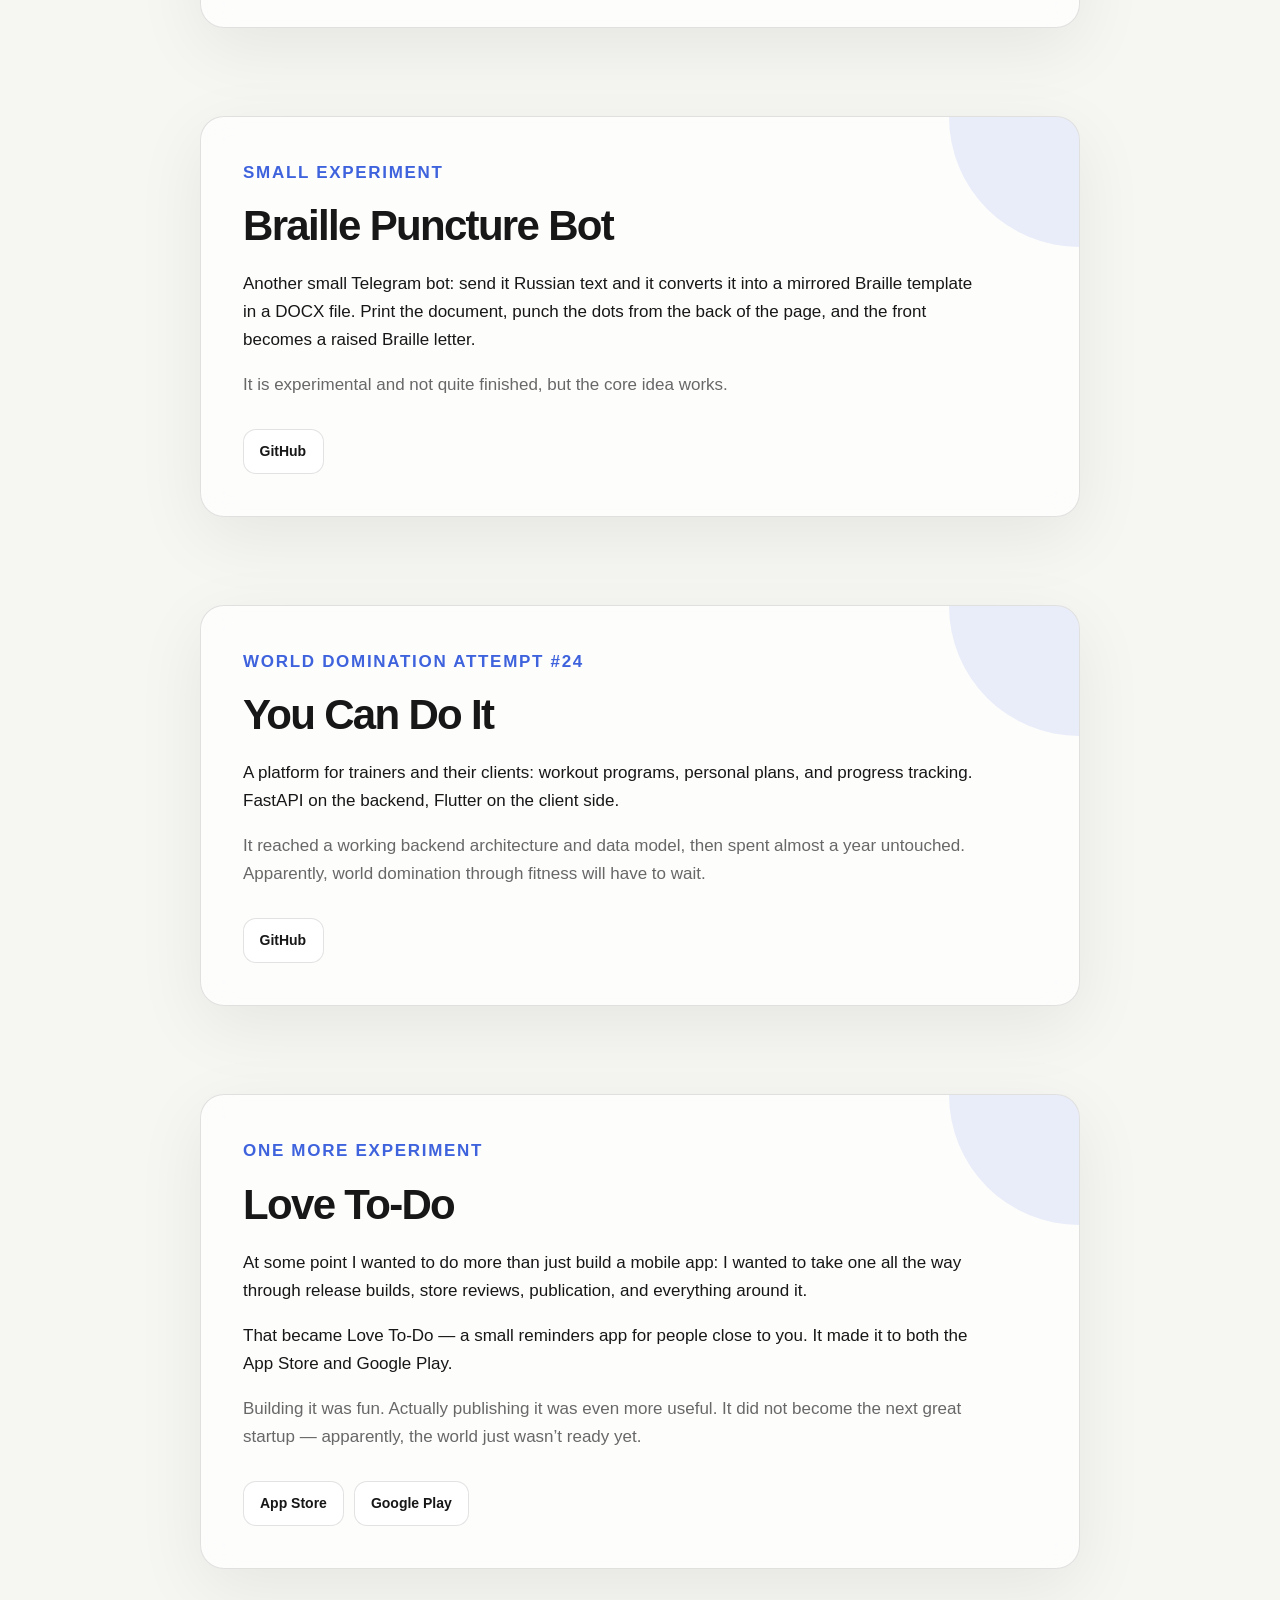
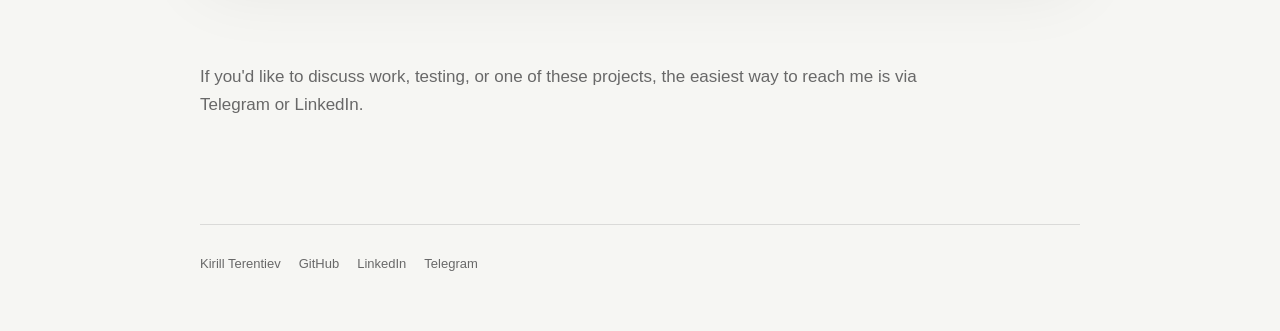
==== commit bbfe01ae: "Restore project links and Love To-Do section" ====
--- a/index.html
+++ b/index.html
@@ -203,6 +203,31 @@
           <p>A platform for trainers and their clients: workout programs, personal plans, and progress tracking. FastAPI on the backend, Flutter on the client side.</p>
           <p class="aside-note">It reached a working backend architecture and data model, then spent almost a year untouched. Apparently, world domination through fitness will have to wait.</p>
         </div>
+        <div class="btn-row"><a class="btn" href="https://github.com/TerentievKirill/you_can_do_it" target="_blank" rel="noreferrer">GitHub</a></div>
+      </article>
+    </section>
+
+    <section class="section">
+      <article class="project-card compact">
+        <p class="section-kicker"><span data-lang="ru">Ещё один эксперимент</span><span data-lang="en">One more experiment</span></p>
+        <h2>Love To-Do</h2>
+
+        <div data-lang="ru">
+          <p>Однажды мне стало интересно не только написать мобильное приложение, но и пройти весь путь до настоящей публикации: сборки, магазины, ревью и всё остальное.</p>
+          <p>Так появился Love To-Do — небольшое приложение с напоминаниями для близких. Оно добралось и до App Store, и до Google Play.</p>
+          <p class="aside-note">Было интересно и сделать, и действительно опубликовать. Следующим великим стартапом оно не стало — мир, видимо, оказался ещё не готов.</p>
+        </div>
+
+        <div data-lang="en">
+          <p>At some point I wanted to do more than just build a mobile app: I wanted to take one all the way through release builds, store reviews, publication, and everything around it.</p>
+          <p>That became Love To-Do — a small reminders app for people close to you. It made it to both the App Store and Google Play.</p>
+          <p class="aside-note">Building it was fun. Actually publishing it was even more useful. It did not become the next great startup — apparently, the world just wasn’t ready yet.</p>
+        </div>
+
+        <div class="btn-row">
+          <a class="btn" href="https://apps.apple.com/us/app/love-to-do-heart-reminders/id6756277592" target="_blank" rel="noreferrer">App Store</a>
+          <a class="btn" href="https://play.google.com/store/apps/details?id=com.lovetodo.app" target="_blank" rel="noreferrer">Google Play</a>
+        </div>
       </article>
     </section>
 
